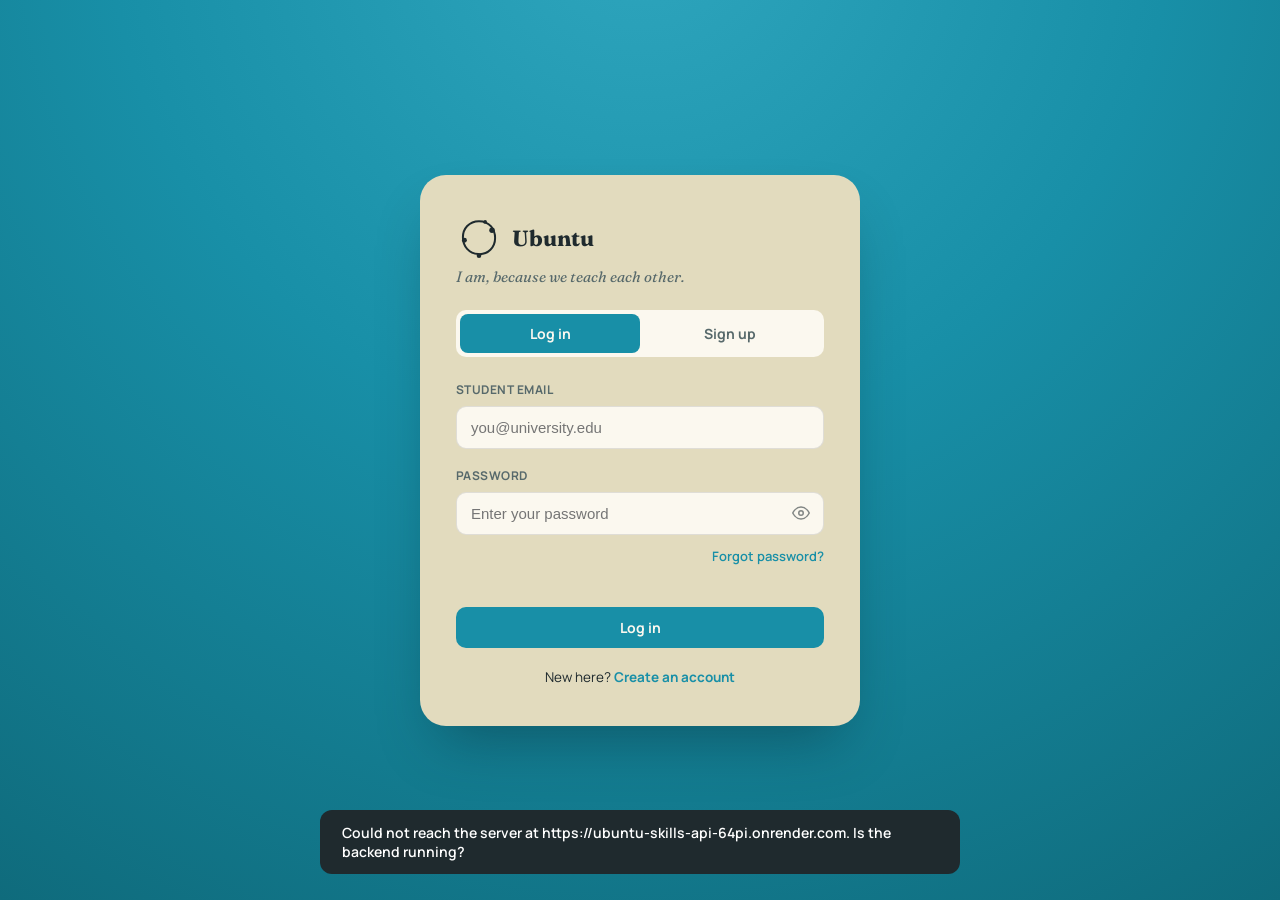
==== Frontend/index.html @ 8f8c4c54 "Removed message notifications and fake badge, persist active tab, add skeleton loading, password vis" ====
<!DOCTYPE html>
<html lang="en">
<head>
<meta charset="UTF-8">
<meta name="viewport" content="width=device-width, initial-scale=1.0">
<title>Ubuntu · Learn from each other</title>
<link rel="preconnect" href="https://fonts.googleapis.com">
<link rel="preconnect" href="https://fonts.gstatic.com" crossorigin>
<link href="https://fonts.googleapis.com/css2?family=Fraunces:ital,opsz,wght@0,9..144,500;0,9..144,600;0,9..144,700;1,9..144,500&family=Manrope:wght@400;500;600;700;800&display=swap" rel="stylesheet">
<link rel="stylesheet" href="styles.css">
</head>
<body>

<!-- ============ LOGO (reused everywhere) ============ -->
<template id="logo-tpl">
  <svg viewBox="0 0 60 60" class="mark-svg" aria-hidden="true">
    <path d="M30 8 C 44 8 51 19 51 30 C 51 42 42 52 29 51 C 17 50 9 41 9 29 C 9 18 17 8 30 8 Z"
          fill="none" stroke="currentColor" stroke-width="2.6" stroke-linecap="round"/>
    <circle cx="47" cy="20" r="3.6" fill="currentColor"/>
    <circle cx="11" cy="33" r="3.2" fill="currentColor"/>
    <circle cx="30" cy="53" r="3" fill="currentColor"/>
    <circle cx="38" cy="9" r="2.4" fill="currentColor"/>
  </svg>
</template>

<!-- ============ AUTH SCREEN ============ -->
<main id="auth-screen">
  <div class="auth-card">
    <div class="brand-row">
      <span class="mark mark-lg" id="auth-logo"></span>
      <span class="brand-name">Ubuntu</span>
    </div>
    <p class="tagline">I am, because we teach each other.</p>

    <div class="auth-tabs" role="tablist">
      <button class="auth-tab active" data-tab="login" role="tab">Log in</button>
      <button class="auth-tab" data-tab="signup" role="tab">Sign up</button>
    </div>

    <!-- LOGIN FORM -->
    <form class="auth-form active" id="login-form" data-panel="login">
      <label for="login-email">Student email</label>
      <input type="email" id="login-email" placeholder="you@university.edu" required>

      <label for="login-password">Password</label>
      <div class="password-field">
        <input type="password" id="login-password" placeholder="Enter your password" required>
        <button type="button" class="password-toggle" data-toggle-password="login-password"><i data-icon="eye"></i></button>
      </div>

      <a href="#" class="forgot">Forgot password?</a>
      <button type="submit" class="btn btn-primary btn-block">Log in</button>
    </form>

    <!-- SIGNUP FORM -->
    <form class="auth-form" id="signup-form" data-panel="signup">
      <label for="signup-name">Full name</label>
      <input type="text" id="signup-name" placeholder="Amara Diallo" required>

      <label>How should we verify you're a student?</label>
      <div class="verify-toggle">
        <button type="button" class="verify-opt active" data-verify="email">
          <i data-icon="mail"></i> Student email
        </button>
        <button type="button" class="verify-opt" data-verify="document">
          <i data-icon="file"></i> Upload document
        </button>
      </div>

      <div class="verify-panel active" data-verify-panel="email">
        <label for="signup-email">Student email</label>
        <input type="email" id="signup-email" placeholder="you@university.edu">
        <p class="hint">We'll send a confirmation link to this address — instant, automatic, no waiting on a reviewer.</p>
      </div>

      <div class="verify-panel" data-verify-panel="document">
        <label for="signup-doc">Enrollment proof (ID card, transcript, or acceptance letter)</label>
        <div class="upload-drop" id="upload-drop">
          <i data-icon="upload"></i>
          <span id="upload-label">Click to upload, or drag a file here</span>
          <input type="file" id="signup-doc" accept="image/*,.pdf" hidden>
        </div>
        <p class="hint">Reviewed by hand within 24–48 hours. Use this if your school doesn't issue student emails.</p>
      </div>

      <label for="signup-degree">Degree</label>
      <select id="signup-degree"></select>

      <label for="signup-class-year">Class year</label>
      <input type="number" id="signup-class-year" placeholder="2027" min="2020" max="2035">

      <label for="signup-password">Password</label>
      <div class="password-field">
        <input type="password" id="signup-password" placeholder="Create a password" required>
        <button type="button" class="password-toggle" data-toggle-password="signup-password"><i data-icon="eye"></i></button>
      </div>

      <button type="submit" class="btn btn-primary btn-block">Create account</button>
    </form>

    <p class="switch-note">
      <span data-show-when="login">New here? <a href="#" data-goto="signup">Create an account</a></span>
      <span data-show-when="signup" class="hidden">Already a member? <a href="#" data-goto="login">Log in</a></span>
    </p>
  </div>
</main>

<!-- ============ APP SHELL ============ -->
<div id="app-shell" class="hidden">

  <aside class="sidebar">
    <div class="sidebar-top">
      <span class="mark mark-sm"></span>
    </div>
    <nav class="sidebar-nav">
      <button class="nav-btn active" data-view="profile" title="Profile"><i data-icon="user"></i><span>Profile</span></button>
      <button class="nav-btn" data-view="search" title="Search"><i data-icon="search"></i><span>Search</span></button>
      <button class="nav-btn" data-view="messages" title="Messages"><i data-icon="message"></i><span>Messages</span></button>
      <button class="nav-btn" data-view="sessions" title="Sessions"><i data-icon="calendar"></i><span>Sessions</span></button>
      <button class="nav-btn" data-view="notifications" title="Notifications"><i data-icon="bell"></i><span>Notifications</span><span class="dot-badge" id="notif-badge">3</span></button>
      <button class="nav-btn" data-view="community" title="Community"><i data-icon="users"></i><span>Community</span></button>
    </nav>
    <button class="nav-btn nav-logout" id="logout-btn" title="Log out"><i data-icon="logout"></i><span>Log out</span></button>
  </aside>

  <div class="account-indicator" id="account-indicator">
    <div class="avatar avatar-sm skeleton-circle" id="account-indicator-avatar"></div>
    <span class="skeleton-text" id="account-indicator-name" style="width:90px;">&nbsp;</span>
  </div>

  <main class="content">

    <!-- ---------- PROFILE ---------- -->
    <section class="view active" id="view-profile">
      <div class="profile-header card">
        <div class="avatar-upload">
          <div class="avatar avatar-xl skeleton-circle" id="profile-avatar"></div>
          <label class="avatar-edit" for="avatar-input"><i data-icon="camera"></i></label>
          <input type="file" id="avatar-input" accept="image/*" hidden>
        </div>
        <div class="profile-header-info">
          <h1 class="skeleton-text" style="width:180px;">&nbsp;</h1>
          <p class="muted skeleton-text" style="width:220px;">&nbsp;</p>
          <div class="credits-row">
            <span class="stars" data-rating="0"></span>
            <span class="credits-label skeleton-text" style="width:160px;">&nbsp;</span>
          </div>
        </div>
        <button class="btn btn-secondary" id="profile-message-btn"><i data-icon="message"></i> Message</button>
      </div>

      <div class="grid-2">
        <div class="card">
          <div class="card-head">
            <h3>Skills I can teach</h3>
          </div>
          <div class="chip-input" data-chip-group="teach">
            <span class="chip chip-teal">Python <button data-remove>×</button></span>
            <span class="chip chip-teal">Guitar basics <button data-remove>×</button></span>
            <span class="chip chip-teal">Calculus I <button data-remove>×</button></span>
            <input type="text" placeholder="Add a skill and press Enter">
          </div>
        </div>

        <div class="card">
          <div class="card-head">
            <h3>Skills I want to learn</h3>
          </div>
          <div class="chip-input" data-chip-group="learn">
            <span class="chip chip-steel">French conversation <button data-remove>×</button></span>
            <span class="chip chip-steel">Watercolor painting <button data-remove>×</button></span>
            <input type="text" placeholder="Add a skill and press Enter">
          </div>
        </div>
      </div>

      <div class="card">
        <div class="card-head">
          <h3>Reviews</h3>
          <span class="muted">38 total</span>
        </div>
        <div class="reviews-list" id="reviews-list"></div>
      </div>
    </section>

    <!-- ---------- SEARCH ---------- -->
    <section class="view" id="view-search">
      <h1 class="view-title">Find a skill, or someone to teach it to</h1>
      <div class="search-bar">
        <i data-icon="search"></i>
        <input type="text" id="search-input" placeholder="Search skills or people…">
      </div>
      <div class="filter-row" id="filter-row">
        <button class="filter-chip active" data-filter="all">All</button>
        <button class="filter-chip" data-filter="teach">Can teach me</button>
        <button class="filter-chip" data-filter="learn">Wants to learn</button>
        <button class="filter-chip" data-filter="top">Top rated</button>
      </div>
      <div class="results-grid" id="results-grid"></div>
    </section>

    <!-- ---------- MESSAGES ---------- -->
    <section class="view" id="view-messages">
      <div class="messages-layout">
        <div class="conv-list">
          <div class="conv-list-head">
            <h3>Messages</h3>
            <button class="btn-icon" id="new-group-btn" title="New group chat"><i data-icon="user-plus"></i></button>
          </div>
          <div id="conv-items"></div>
        </div>
        <div class="chat-window">
          <div class="chat-header" id="chat-header"></div>
          <div class="chat-body" id="chat-body"></div>
          <form class="chat-input-row" id="chat-form">
            <input type="text" id="chat-input" placeholder="Write a message…">
            <button type="submit" class="btn btn-primary btn-small">Send</button>
          </form>
        </div>
      </div>
    </section>

    <!-- ---------- SESSIONS ---------- -->
    <section class="view" id="view-sessions">
      <h1 class="view-title">Your sessions</h1>
      <div class="filter-row">
        <button class="filter-chip active" data-session-tab="upcoming">Upcoming</button>
        <button class="filter-chip" data-session-tab="pending">Pending approval</button>
        <button class="filter-chip" data-session-tab="completed">Completed</button>
        <button class="filter-chip" data-session-tab="declined">Declined</button>
      </div>
      <div class="sessions-list" id="sessions-list"></div>
    </section>

    <!-- ---------- NOTIFICATIONS ---------- -->
    <section class="view" id="view-notifications">
      <div class="view-title-row">
        <h1 class="view-title">Notifications</h1>
        <button class="btn-link" id="mark-all-read">Mark all as read</button>
      </div>
      <div class="notif-list" id="notif-list"></div>
    </section>

    <!-- ---------- COMMUNITY ---------- -->
    <section class="view" id="view-community">
      <div class="view-title-row">
        <h1 class="view-title">Group sessions</h1>
        <button class="btn btn-primary" id="create-group-session-btn"><i data-icon="plus"></i> Host a group session</button>
      </div>
      <p class="muted community-sub">Open teaching sessions hosted by students — up to 5 people per group.</p>
      <div class="community-grid" id="community-grid"></div>
    </section>

  </main>
</div>

<!-- ============ MODALS ============ -->
<div class="modal-overlay" id="review-modal">
  <div class="modal">
    <button class="modal-close" data-close-modal>×</button>
    <h2>Leave a review</h2>
    <p class="muted" id="review-modal-sub">How was your session with Kwame?</p>
    <div class="star-picker" id="star-picker">
      <button data-star="1">★</button><button data-star="2">★</button><button data-star="3">★</button><button data-star="4">★</button><button data-star="5">★</button>
    </div>
    <textarea id="review-text" placeholder="Share how the session went…" rows="4"></textarea>
    <button class="btn btn-primary btn-block" id="submit-review-btn">Submit review &amp; award credits</button>
  </div>
</div>

<div class="modal-overlay" id="group-session-modal">
  <div class="modal">
    <button class="modal-close" data-close-modal>×</button>
    <h2>Host a group session</h2>
    <label for="gs-topic">Topic</label>
    <input type="text" id="gs-topic" placeholder="e.g. Intro to Watercolor">
    <label for="gs-category">Category</label>
    <select id="gs-category"></select>
    <label for="gs-time">Time slot</label>
    <input type="datetime-local" id="gs-time">
    <p class="hint">Max 5 people. You'll be added as the teacher automatically, and a group chat is created when someone joins.</p>
    <button class="btn btn-primary btn-block" id="publish-group-session">Publish session</button>
  </div>
</div>

<div class="modal-overlay" id="schedule-modal">
  <div class="modal">
    <button class="modal-close" data-close-modal>×</button>
    <h2 id="schedule-modal-title">Request a session</h2>
    <p class="muted" id="schedule-modal-sub"></p>
    <label for="schedule-time">Date &amp; time</label>
    <input type="datetime-local" id="schedule-time">
    <p class="hint">The other person can approve this time, or propose a different one if it doesn't work for them.</p>
    <button class="btn btn-primary btn-block" id="schedule-confirm-btn">Send request</button>
  </div>
</div>

<div class="modal-overlay" id="category-pick-modal">
  <div class="modal">
    <button class="modal-close" data-close-modal>×</button>
    <h2>Which category is this?</h2>
    <p class="muted" id="category-pick-sub"></p>
    <label for="category-pick-select">Category</label>
    <select id="category-pick-select"></select>
    <button class="btn btn-primary btn-block" id="category-pick-confirm-btn">Add skill</button>
  </div>
</div>

<div class="modal-overlay" id="other-profile-modal">
  <div class="modal">
    <button class="modal-close" data-close-modal>×</button>
    <div class="avatar avatar-lg" id="op-avatar"></div>
    <h2 id="op-name"></h2>
    <p class="muted" id="op-degree"></p>
    <p id="op-bio"></p>
    <div id="op-teach-chips" class="chip-row"></div>
    <div id="op-learn-chips" class="chip-row"></div>
    <div style="display:flex; gap:10px; margin-top:16px;">
      <button class="btn btn-secondary" id="op-message-btn">Message</button>
      <button class="btn btn-primary" id="op-request-btn">Request session</button>
    </div>
  </div>
</div>

<div class="modal-overlay" id="new-group-modal">
  <div class="modal">
    <button class="modal-close" data-close-modal>×</button>
    <h2>Start a group chat</h2>
    <p class="muted">Pick two or more people you've already messaged.</p>
    <div id="new-group-people" style="max-height:260px; overflow-y:auto; margin-top:12px;"></div>
    <button class="btn btn-primary btn-block" id="new-group-confirm-btn">Start group chat</button>
  </div>
</div>

<div class="toast" id="toast"></div>

<script src="app.js"></script>
</body>
</html>
---- Frontend/styles.css ----
:root{
  --sand:#E2DBBE;
  --custard:#D5D6AA;
  --teal:#9DBBAE;
  --steel:#769FB6;
  --cyan:#188FA7;
  --cyan-dark:#12718A;
  --ink:#1F2A2E;
  --ink-soft:#57696B;
  --paper:#FBF8EF;
  --line: rgba(31,42,46,0.13);
  --radius: 14px;
}

*{ box-sizing:border-box; }
html,body{ height:100%; }
body{
  margin:0;
  font-family:'Manrope', sans-serif;
  color: var(--ink);
  background: var(--sand);
}
h1,h2,h3{ font-family:'Fraunces', serif; font-weight:600; margin:0; }
.muted{ color: var(--ink-soft); font-weight:500; }
.hidden{ display:none !important; }
a{ color: var(--cyan); }
button{ font-family:inherit; }

/* ---------- logo / mark ---------- */
.mark{ color: var(--ink); display:inline-flex; }
.mark-lg{ width:46px; height:46px; }
.mark-sm{ width:30px; height:30px; }
.mark-svg{ width:100%; height:100%; }

/* icon system (inline svg injected via JS) */
i[data-icon]{ display:inline-flex; width:18px; height:18px; }
i[data-icon] svg{ width:100%; height:100%; }

/* ---------- buttons ---------- */
.btn{
  border:none; border-radius:10px; padding:11px 18px; font-weight:700; font-size:14px;
  cursor:pointer; display:inline-flex; align-items:center; justify-content:center; gap:8px;
  transition: background .15s ease, transform .1s ease, opacity .15s ease;
}
.btn-primary{ background: var(--cyan); color:var(--paper); }
.btn-primary:hover{ background: var(--cyan-dark); }
.btn-secondary{ background: var(--paper); border:1.5px solid var(--line); color:var(--ink); }
.btn-secondary:hover{ background: var(--custard); }
.btn-block{ width:100%; }
.btn-small{ padding:9px 16px; }
.btn:active{ transform: scale(0.98); }
.btn-link{ background:none; border:none; color:var(--cyan); font-weight:700; cursor:pointer; }
.btn-icon{ background: var(--paper); border:1.5px solid var(--line); border-radius:9px; width:36px; height:36px; display:flex; align-items:center; justify-content:center; cursor:pointer; color:var(--ink); }
.btn-icon:hover{ background:var(--custard); }

/* ============================================================
   AUTH SCREEN
   ============================================================ */
#auth-screen{
  min-height:100vh; display:flex; align-items:center; justify-content:center; padding:32px 20px;
  background: radial-gradient(circle at 50% -10%, #2FA6BE 0%, var(--cyan) 45%, #0F6B7C 100%);
}
.auth-card{
  width:100%; max-width:440px; background: var(--sand); border-radius:26px; padding:40px 36px;
  box-shadow: 0 30px 60px -20px rgba(6,40,48,0.45);
}
.brand-row{ display:flex; align-items:center; gap:10px; }
.brand-name{ font-family:'Fraunces', serif; font-weight:700; font-size:22px; }
.tagline{ font-family:'Fraunces', serif; font-style:italic; color:var(--ink-soft); margin:6px 0 24px; font-size:15px; }

.auth-tabs{ display:flex; background:var(--paper); border-radius:10px; padding:4px; margin-bottom:22px; }
.auth-tab{ flex:1; border:none; background:none; padding:10px; font-weight:700; font-size:14px; color:var(--ink-soft); border-radius:8px; cursor:pointer; }
.auth-tab.active{ background:var(--cyan); color:var(--paper); }

.auth-form{ display:none; flex-direction:column; gap:6px; }
.auth-form.active{ display:flex; }
.auth-form label{ font-size:12px; font-weight:700; text-transform:uppercase; letter-spacing:.04em; color:var(--ink-soft); margin:12px 0 2px; }
.auth-form label:first-of-type{ margin-top:2px; }
.auth-form input[type="text"], .auth-form input[type="email"], .auth-form input[type="password"]{
  width:100%; padding:12px 14px; border-radius:10px; border:1.5px solid var(--line); background:var(--paper);
  font-size:15px; color:var(--ink); outline:none; transition:border-color .15s ease, box-shadow .15s ease;
}
.auth-form input:focus{ border-color:var(--steel); box-shadow:0 0 0 4px rgba(118,159,182,0.25); }
.forgot{ align-self:flex-end; font-size:13px; font-weight:600; text-decoration:none; margin:6px 0 18px; }
.forgot:hover{ text-decoration:underline; }
.auth-form .btn{ margin-top:18px; }
.hint{ font-size:12.5px; color:var(--ink-soft); margin:6px 0 0; line-height:1.5; }
.switch-note{ text-align:center; font-size:13.5px; margin:20px 0 0; }
.switch-note a{ font-weight:700; text-decoration:none; }

.verify-toggle{ display:flex; gap:8px; margin-top:8px; }
.verify-opt{
  flex:1; padding:10px; border-radius:10px; border:1.5px solid var(--line); background:var(--paper);
  font-weight:600; font-size:13px; color:var(--ink-soft); cursor:pointer; display:flex; align-items:center; justify-content:center; gap:6px;
}
.verify-opt.active{ background:var(--teal); border-color:var(--teal); color:var(--ink); }
.verify-panel{ display:none; }
.verify-panel.active{ display:block; }

.upload-drop{
  border:2px dashed var(--line); border-radius:12px; padding:22px; text-align:center; cursor:pointer;
  color:var(--ink-soft); font-size:13.5px; font-weight:600; display:flex; flex-direction:column; align-items:center; gap:8px;
}
.upload-drop:hover{ border-color:var(--steel); background:var(--paper); }
.upload-drop.has-file{ border-color:var(--teal); color:var(--ink); }

/* ============================================================
   APP SHELL
   ============================================================ */
#app-shell{ display:flex; min-height:100vh; }

.sidebar{
  width:96px; background:var(--ink); display:flex; flex-direction:column; align-items:center;
  padding:20px 0; gap:8px; flex-shrink:0;
}
.sidebar-top{ color:var(--sand); margin-bottom:18px; }
.sidebar-nav{ display:flex; flex-direction:column; gap:4px; width:100%; align-items:center; flex:1; }
.nav-btn{
  width:76px; background:none; border:none; color:#B9C2C3; padding:10px 4px; border-radius:12px;
  display:flex; flex-direction:column; align-items:center; gap:5px; cursor:pointer; position:relative;
  font-size:11px; font-weight:600;
}
.nav-btn i[data-icon]{ width:20px; height:20px; }
.nav-btn:hover{ background: rgba(255,255,255,0.06); color:#fff; }
.nav-btn.active{ background: var(--cyan); color:#fff; }
.dot-badge{
  position:absolute; top:2px; right:14px; background:var(--custard); color:var(--ink); font-size:10px;
  font-weight:800; border-radius:20px; padding:1px 5px; min-width:16px;
}
.nav-logout{ margin-top:auto; }

.content{ flex:1; padding:32px 40px; max-width:1100px; }
.view{ display:none; }
.view.active{ display:block; }
.view-title{ font-size:26px; margin-bottom:18px; }
.view-title-row{ display:flex; align-items:center; justify-content:space-between; margin-bottom:6px; }
.view-title-row .view-title{ margin-bottom:0; }
.community-sub{ margin-bottom:20px; }

/* ---------- shared card ---------- */
.card{ background:var(--paper); border-radius:var(--radius); padding:22px 24px; margin-bottom:20px; border:1px solid var(--line); }
.card-head{ display:flex; align-items:center; justify-content:space-between; margin-bottom:14px; }
.grid-2{ display:grid; grid-template-columns:1fr 1fr; gap:20px; }

/* ---------- avatars ---------- */
.avatar{
  border-radius:50%; background:var(--steel); color:#fff; display:flex; align-items:center; justify-content:center;
  font-weight:700; flex-shrink:0; overflow:hidden;
}
.avatar img{ width:100%; height:100%; object-fit:cover; }
.avatar-sm{ width:36px; height:36px; font-size:13px; }
.avatar-md{ width:48px; height:48px; font-size:15px; }
.avatar-lg{ width:64px; height:64px; font-size:22px; margin-bottom:10px; }
.chip-row{ display:flex; flex-wrap:wrap; gap:6px; margin-top:8px; }
.skeleton-text{ display:inline-block; height:1em; border-radius:6px; background:linear-gradient(90deg, var(--line) 25%, var(--paper) 50%, var(--line) 75%); background-size:200% 100%; animation:skeleton-shimmer 1.4s ease-in-out infinite; color:transparent !important; }
.skeleton-circle{ background:linear-gradient(90deg, var(--line) 25%, var(--paper) 50%, var(--line) 75%); background-size:200% 100%; animation:skeleton-shimmer 1.4s ease-in-out infinite; }
@keyframes skeleton-shimmer{ 0%{ background-position:200% 0; } 100%{ background-position:-200% 0; } }
.password-field{ position:relative; }
.password-field input{ width:100%; padding-right:42px; }
.password-toggle{ position:absolute; right:10px; top:50%; transform:translateY(-50%); border:none; background:none; cursor:pointer; color:var(--ink); opacity:.55; padding:4px; display:flex; }
.password-toggle:hover{ opacity:1; }
.password-toggle svg{ width:18px; height:18px; }
.account-indicator{ position:fixed; top:18px; right:24px; display:flex; align-items:center; gap:10px; background:var(--paper); border:1.5px solid var(--line); border-radius:24px; padding:6px 14px 6px 6px; z-index:50; font-weight:700; font-size:14px; }
.avatar-xl{ width:88px; height:88px; font-size:28px; }

/* ---------- profile ---------- */
.profile-header{ display:flex; align-items:center; gap:22px; }
.avatar-upload{ position:relative; }
.avatar-edit{
  position:absolute; bottom:-2px; right:-2px; width:30px; height:30px; border-radius:50%; background:var(--cyan);
  color:#fff; display:flex; align-items:center; justify-content:center; cursor:pointer; border:3px solid var(--paper);
}
.avatar-edit i[data-icon]{ width:14px; height:14px; }
.profile-header-info{ flex:1; }
.profile-header-info h1{ font-size:24px; }
.credits-row{ display:flex; align-items:center; gap:10px; margin-top:8px; }
.credits-label{ font-weight:700; font-size:14px; }
.stars{ color:var(--custard); font-size:16px; letter-spacing:2px; }
.stars::before{ content:'★★★★★'; background: linear-gradient(90deg, var(--cyan) var(--pct,90%), var(--line) var(--pct,90%)); -webkit-background-clip:text; background-clip:text; color:transparent; }

.chip-input{ display:flex; flex-wrap:wrap; gap:8px; align-items:center; }
.chip-input input{ border:none; outline:none; background:none; font-size:14px; padding:6px 4px; flex:1; min-width:140px; font-family:inherit; }
.chip{ display:inline-flex; align-items:center; gap:6px; padding:6px 12px; border-radius:20px; font-size:13px; font-weight:700; }
.chip button{ border:none; background:none; cursor:pointer; font-weight:800; color:inherit; opacity:.6; font-size:14px; line-height:1; }
.chip button:hover{ opacity:1; }
.chip-teal{ background: var(--teal); color:#0F3A30; }
.chip-steel{ background: var(--steel); color:#0B2C3C; }

.reviews-list{ display:flex; flex-direction:column; gap:16px; }
.review-item{ display:flex; gap:12px; border-top:1px solid var(--line); padding-top:16px; }
.review-item:first-child{ border-top:none; padding-top:0; }
.review-body{ flex:1; }
.review-top{ display:flex; align-items:center; justify-content:space-between; }
.review-name{ font-weight:700; font-size:14px; }
.review-stars{ color:var(--cyan); font-size:13px; letter-spacing:1px; }
.review-text{ font-size:14px; margin-top:4px; color:var(--ink); }
.review-date{ font-size:12px; color:var(--ink-soft); }

/* ---------- search ---------- */
.search-bar{
  display:flex; align-items:center; gap:10px; background:var(--paper); border:1.5px solid var(--line);
  border-radius:12px; padding:12px 16px; margin-bottom:14px; color:var(--ink-soft);
}
.search-bar input{ border:none; outline:none; background:none; font-size:15px; width:100%; font-family:inherit; color:var(--ink); }
.filter-row{ display:flex; gap:8px; margin-bottom:20px; flex-wrap:wrap; }
.filter-chip{
  padding:8px 16px; border-radius:20px; border:1.5px solid var(--line); background:var(--paper); color:var(--ink-soft);
  font-weight:700; font-size:13px; cursor:pointer;
}
.filter-chip.active{ background:var(--ink); border-color:var(--ink); color:#fff; }
.results-grid{ display:grid; grid-template-columns:repeat(auto-fill, minmax(240px,1fr)); gap:16px; }
.result-card{ background:var(--paper); border:1px solid var(--line); border-radius:var(--radius); padding:18px; }
.result-top{ display:flex; gap:12px; align-items:center; }
.result-name{ font-weight:700; font-size:15px; }
.result-meta{ font-size:12.5px; color:var(--ink-soft); }
.result-tags{ display:flex; flex-wrap:wrap; gap:6px; margin:12px 0; }
.tag{ font-size:11.5px; font-weight:700; padding:4px 9px; border-radius:20px; background:var(--custard); color:#3B3B12; }
.result-actions{ display:flex; gap:8px; margin-top:6px; }
.result-actions .btn{ flex:1; padding:8px; font-size:13px; }

/* ---------- messages ---------- */
.messages-layout{ display:flex; background:var(--paper); border:1px solid var(--line); border-radius:var(--radius); height:calc(100vh - 130px); overflow:hidden; }
.conv-list{ width:280px; border-right:1px solid var(--line); display:flex; flex-direction:column; flex-shrink:0; }
.conv-list-head{ display:flex; align-items:center; justify-content:space-between; padding:16px 18px; border-bottom:1px solid var(--line); }
.conv-item{ display:flex; gap:10px; padding:14px 18px; cursor:pointer; border-bottom:1px solid var(--line); align-items:center; }
.conv-item:hover, .conv-item.active{ background: var(--sand); }
.conv-info{ flex:1; min-width:0; }
.conv-name{ font-weight:700; font-size:14px; }
.conv-preview{ font-size:12.5px; color:var(--ink-soft); white-space:nowrap; overflow:hidden; text-overflow:ellipsis; }
.conv-badge{ background:var(--cyan); color:#fff; font-size:10px; font-weight:800; border-radius:20px; padding:2px 6px; }
.group-icon-badge{ background:var(--teal); color:#0F3A30; font-size:9px; font-weight:800; border-radius:6px; padding:1px 5px; margin-left:6px; }

.chat-window{ flex:1; display:flex; flex-direction:column; min-width:0; }
.chat-header{ padding:16px 20px; border-bottom:1px solid var(--line); display:flex; align-items:center; gap:12px; font-weight:700; }
.chat-body{ flex:1; padding:20px; overflow-y:auto; display:flex; flex-direction:column; gap:12px; }
.msg-bubble{ max-width:60%; padding:10px 14px; border-radius:14px; font-size:14px; line-height:1.4; }
.msg-them{ background:var(--sand); align-self:flex-start; border-bottom-left-radius:4px; }
.msg-me{ background:var(--cyan); color:#fff; align-self:flex-end; border-bottom-right-radius:4px; }
.chat-input-row{ display:flex; gap:10px; padding:16px 20px; border-top:1px solid var(--line); }
.chat-input-row input{ flex:1; border:1.5px solid var(--line); border-radius:10px; padding:10px 14px; outline:none; font-family:inherit; font-size:14px; }
.chat-input-row input:focus{ border-color:var(--steel); }

/* ---------- sessions ---------- */
.sessions-list{ display:flex; flex-direction:column; gap:14px; }
.session-card{ background:var(--paper); border:1px solid var(--line); border-radius:var(--radius); padding:18px 22px; display:flex; align-items:center; gap:18px; }
.session-info{ flex:1; }
.session-skill{ font-weight:700; font-size:15px; }
.session-meta{ font-size:13px; color:var(--ink-soft); margin-top:3px; }
.status-badge{ font-size:11.5px; font-weight:800; padding:5px 11px; border-radius:20px; text-transform:uppercase; letter-spacing:.03em; }
.status-approved{ background:var(--teal); color:#0F3A30; }
.status-pending{ background:var(--custard); color:#4A4210; }
.status-completed{ background:var(--steel); color:#0B2C3C; }
.status-declined{ background:#EBD7D2; color:#7A2E1E; }
.session-actions{ display:flex; gap:8px; }
.session-actions .btn{ padding:8px 14px; font-size:13px; }

/* ---------- notifications ---------- */
.notif-list{ display:flex; flex-direction:column; gap:2px; }
.notif-item{ display:flex; gap:14px; align-items:flex-start; padding:16px 4px; border-bottom:1px solid var(--line); }
.notif-item.unread{ background: rgba(24,143,167,0.05); border-radius:10px; padding:16px; }
.notif-icon{ width:38px; height:38px; border-radius:50%; background:var(--sand); display:flex; align-items:center; justify-content:center; flex-shrink:0; }
.notif-body{ flex:1; }
.notif-text{ font-size:14.5px; }
.notif-time{ font-size:12px; color:var(--ink-soft); margin-top:2px; }
.notif-actions{ display:flex; gap:8px; margin-top:10px; }
.notif-actions .btn{ padding:7px 14px; font-size:12.5px; }

/* ---------- community ---------- */
.community-grid{ display:grid; grid-template-columns:repeat(auto-fill, minmax(260px,1fr)); gap:18px; }
.gs-card{ background:var(--paper); border:1px solid var(--line); border-radius:var(--radius); padding:20px; }
.gs-top{ display:flex; justify-content:space-between; align-items:flex-start; }
.gs-topic{ font-family:'Fraunces', serif; font-weight:600; font-size:17px; }
.gs-teacher{ font-size:13px; color:var(--ink-soft); margin-top:4px; }
.gs-time{ font-size:13px; margin-top:10px; display:flex; align-items:center; gap:6px; color:var(--ink); font-weight:600; }
.gs-seats{ font-size:12.5px; color:var(--ink-soft); margin-top:8px; }
.seats-bar{ height:6px; background:var(--sand); border-radius:6px; margin-top:6px; overflow:hidden; }
.seats-fill{ height:100%; background:var(--cyan); }
.gs-actions{ display:flex; gap:8px; margin-top:14px; }
.gs-actions .btn{ flex:1; padding:9px; font-size:13px; }
.gs-chat-icon{ width:38px; height:38px; flex:0 0 38px; padding:0; }

/* ---------- modals ---------- */
.modal-overlay{
  display:none; position:fixed; inset:0; background:rgba(15,25,28,0.55); align-items:center; justify-content:center; z-index:100; padding:20px;
}
.modal-overlay.active{ display:flex; }
.modal{ background:var(--sand); border-radius:20px; padding:28px 28px 26px; width:100%; max-width:420px; position:relative; }
.modal-close{ position:absolute; top:14px; right:16px; border:none; background:none; font-size:22px; cursor:pointer; color:var(--ink-soft); }
.modal h2{ font-size:20px; margin-bottom:6px; }
.modal label{ font-size:12px; font-weight:700; text-transform:uppercase; letter-spacing:.04em; color:var(--ink-soft); display:block; margin:14px 0 5px; }
.modal input, .modal textarea{ width:100%; padding:11px 13px; border-radius:10px; border:1.5px solid var(--line); background:var(--paper); font-family:inherit; font-size:14px; outline:none; resize:vertical; }
.modal input:focus, .modal textarea:focus{ border-color:var(--steel); }
.modal .btn{ margin-top:18px; }
.star-picker{ display:flex; gap:6px; font-size:30px; margin:10px 0 4px; }
.star-picker button{ background:none; border:none; cursor:pointer; color:var(--line); }
.star-picker button.selected{ color:var(--cyan); }

/* ---------- toast ---------- */
.toast{
  position:fixed; bottom:26px; left:50%; transform:translateX(-50%) translateY(20px); background:var(--ink); color:#fff;
  padding:13px 22px; border-radius:12px; font-size:14px; font-weight:600; opacity:0; pointer-events:none; transition:all .25s ease; z-index:200;
}
.toast.show{ opacity:1; transform:translateX(-50%) translateY(0); }

/* ---------- responsive ---------- */
@media (max-width:820px){
  .sidebar{ width:100%; height:64px; flex-direction:row; position:fixed; bottom:0; left:0; z-index:50; padding:0 6px; }
  .sidebar-top, .nav-logout{ display:none; }
  .sidebar-nav{ flex-direction:row; justify-content:space-around; }
  .nav-btn{ width:auto; font-size:9px; }
  #app-shell{ flex-direction:column; }
  .content{ padding:20px; padding-bottom:80px; }
  .grid-2{ grid-template-columns:1fr; }
  .messages-layout{ flex-direction:column; height:auto; }
  .conv-list{ width:100%; max-height:220px; border-right:none; border-bottom:1px solid var(--line); }
  .profile-header{ flex-direction:column; text-align:center; }
}
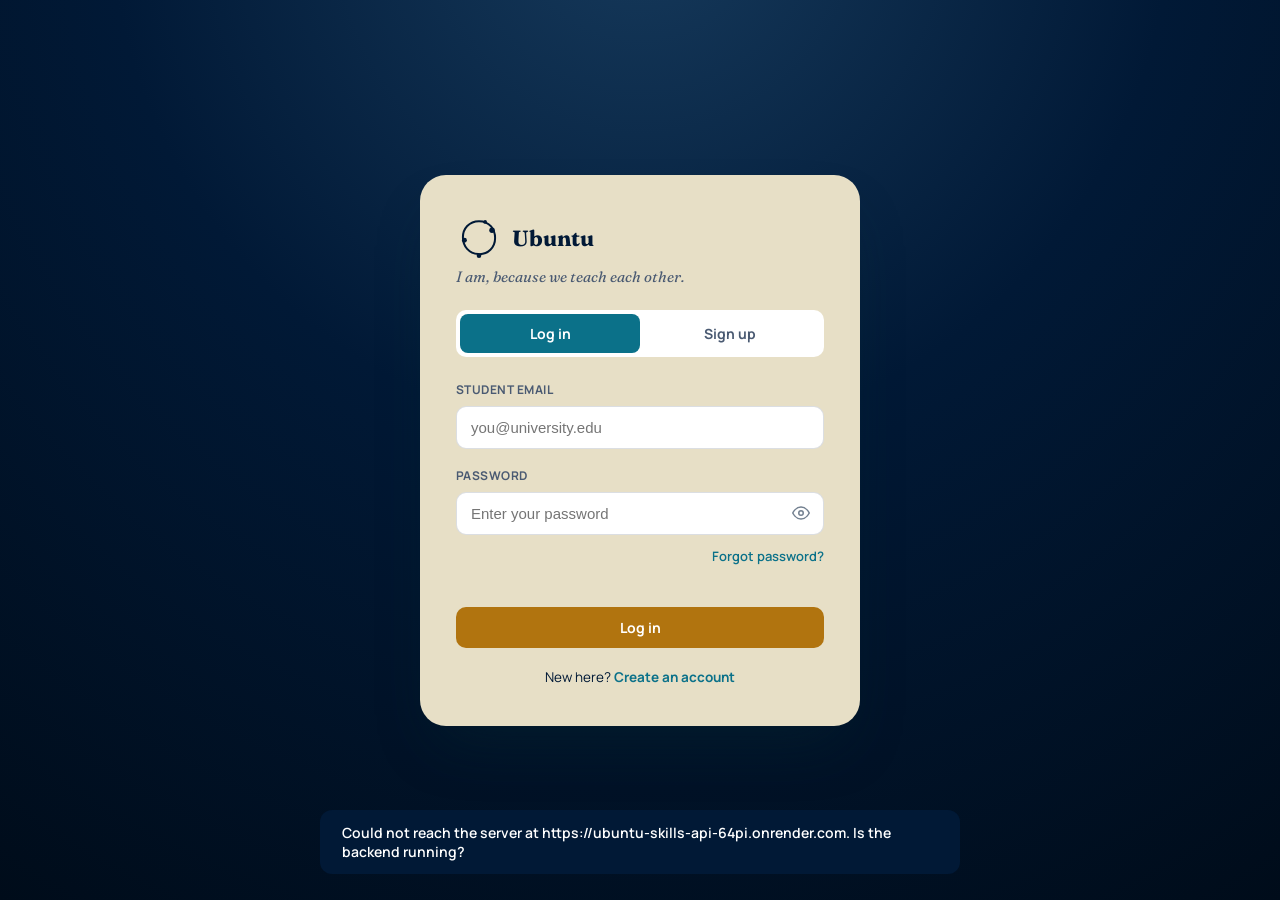
==== commit b76c6eef: "Applied new brand color palette and add cancelled sessions tab" ====
--- a/Frontend/index.html
+++ b/Frontend/index.html
@@ -194,7 +194,6 @@
         <button class="filter-chip active" data-filter="all">All</button>
         <button class="filter-chip" data-filter="teach">Can teach me</button>
         <button class="filter-chip" data-filter="learn">Wants to learn</button>
-        <button class="filter-chip" data-filter="top">Top rated</button>
       </div>
       <div class="results-grid" id="results-grid"></div>
     </section>
@@ -216,6 +215,10 @@
             <input type="text" id="chat-input" placeholder="Write a message…">
             <button type="submit" class="btn btn-primary btn-small">Send</button>
           </form>
+        </div>
+        <div class="msg-profile-panel" id="msg-profile-panel">
+          <button class="btn-icon" id="msg-profile-panel-close" style="align-self:flex-end;">×</button>
+          <div id="msg-profile-panel-body"></div>
         </div>
       </div>
     </section>
@@ -228,6 +231,7 @@
         <button class="filter-chip" data-session-tab="pending">Pending approval</button>
         <button class="filter-chip" data-session-tab="completed">Completed</button>
         <button class="filter-chip" data-session-tab="declined">Declined</button>
+        <button class="filter-chip" data-session-tab="cancelled">Cancelled</button>
       </div>
       <div class="sessions-list" id="sessions-list"></div>
     </section>
@@ -237,6 +241,11 @@
       <div class="view-title-row">
         <h1 class="view-title">Notifications</h1>
         <button class="btn-link" id="mark-all-read">Mark all as read</button>
+      </div>
+      <div class="notif-bulk-actions" id="notif-bulk-actions" style="display:none;">
+        <span id="notif-selected-count">0 selected</span>
+        <button class="btn btn-secondary" id="notif-read-selected">Mark as read</button>
+        <button class="btn btn-secondary" id="notif-delete-selected">Delete</button>
       </div>
       <div class="notif-list" id="notif-list"></div>
     </section>
@@ -290,6 +299,10 @@
     <p class="muted" id="schedule-modal-sub"></p>
     <label for="schedule-time">Date &amp; time</label>
     <input type="datetime-local" id="schedule-time">
+    <div id="schedule-skill-field" style="display:none;">
+      <label for="schedule-skill">What would you like them to teach you?</label>
+      <select id="schedule-skill"><option value="">General session (no specific topic)</option></select>
+    </div>
     <p class="hint">The other person can approve this time, or propose a different one if it doesn't work for them.</p>
     <button class="btn btn-primary btn-block" id="schedule-confirm-btn">Send request</button>
   </div>
@@ -332,6 +345,17 @@
   </div>
 </div>
 
+<div class="modal-overlay" id="group-members-modal">
+  <div class="modal">
+    <button class="modal-close" data-close-modal>×</button>
+    <h2>Group members</h2>
+    <div id="group-members-list" style="max-height:300px; overflow-y:auto; margin-top:12px;"></div>
+    <div id="group-delete-chat-wrap" style="display:none; margin-top:16px;">
+      <button class="btn btn-secondary btn-block">Delete this group chat</button>
+    </div>
+  </div>
+</div>
+
 <div class="toast" id="toast"></div>
 
 <script src="app.js"></script>
--- a/Frontend/styles.css
+++ b/Frontend/styles.css
@@ -1,14 +1,22 @@
 :root{
-  --sand:#E2DBBE;
-  --custard:#D5D6AA;
-  --teal:#9DBBAE;
-  --steel:#769FB6;
-  --cyan:#188FA7;
-  --cyan-dark:#12718A;
-  --ink:#1F2A2E;
-  --ink-soft:#57696B;
-  --paper:#FBF8EF;
-  --line: rgba(31,42,46,0.13);
+  /* Brand */
+  --prussian:#011936;
+  --sand:#E7DFC6;
+  --powder:#A7BBEC;
+  --copper:#B1740F;
+  --copper-dark:#8F5C09;
+  --cerulean:#0B7189;
+  --cerulean-dark:#095A6D;
+
+  /* Semantic states */
+  --success:#2D6A4F;
+  --pending:#D97706;
+  --error:#B3261E;
+
+  --ink: var(--prussian);
+  --ink-soft: #4A5A72;
+  --paper:#FFFFFF;
+  --line: rgba(1,25,54,0.14);
   --radius: 14px;
 }
 
@@ -23,7 +31,7 @@
 h1,h2,h3{ font-family:'Fraunces', serif; font-weight:600; margin:0; }
 .muted{ color: var(--ink-soft); font-weight:500; }
 .hidden{ display:none !important; }
-a{ color: var(--cyan); }
+a{ color: var(--cerulean); }
 button{ font-family:inherit; }
 
 /* ---------- logo / mark ---------- */
@@ -42,23 +50,23 @@
   cursor:pointer; display:inline-flex; align-items:center; justify-content:center; gap:8px;
   transition: background .15s ease, transform .1s ease, opacity .15s ease;
 }
-.btn-primary{ background: var(--cyan); color:var(--paper); }
-.btn-primary:hover{ background: var(--cyan-dark); }
+.btn-primary{ background: var(--copper); color:#fff; }
+.btn-primary:hover{ background: var(--copper-dark); }
 .btn-secondary{ background: var(--paper); border:1.5px solid var(--line); color:var(--ink); }
-.btn-secondary:hover{ background: var(--custard); }
+.btn-secondary:hover{ background: rgba(167,187,236,0.25); }
 .btn-block{ width:100%; }
 .btn-small{ padding:9px 16px; }
 .btn:active{ transform: scale(0.98); }
-.btn-link{ background:none; border:none; color:var(--cyan); font-weight:700; cursor:pointer; }
+.btn-link{ background:none; border:none; color:var(--cerulean); font-weight:700; cursor:pointer; }
 .btn-icon{ background: var(--paper); border:1.5px solid var(--line); border-radius:9px; width:36px; height:36px; display:flex; align-items:center; justify-content:center; cursor:pointer; color:var(--ink); }
-.btn-icon:hover{ background:var(--custard); }
+.btn-icon:hover{ background:rgba(167,187,236,0.25); }
 
 /* ============================================================
    AUTH SCREEN
    ============================================================ */
 #auth-screen{
   min-height:100vh; display:flex; align-items:center; justify-content:center; padding:32px 20px;
-  background: radial-gradient(circle at 50% -10%, #2FA6BE 0%, var(--cyan) 45%, #0F6B7C 100%);
+  background: radial-gradient(circle at 50% -10%, #163A5C 0%, var(--prussian) 45%, #000C1A 100%);
 }
 .auth-card{
   width:100%; max-width:440px; background: var(--sand); border-radius:26px; padding:40px 36px;
@@ -70,7 +78,7 @@
 
 .auth-tabs{ display:flex; background:var(--paper); border-radius:10px; padding:4px; margin-bottom:22px; }
 .auth-tab{ flex:1; border:none; background:none; padding:10px; font-weight:700; font-size:14px; color:var(--ink-soft); border-radius:8px; cursor:pointer; }
-.auth-tab.active{ background:var(--cyan); color:var(--paper); }
+.auth-tab.active{ background:var(--cerulean); color:var(--paper); }
 
 .auth-form{ display:none; flex-direction:column; gap:6px; }
 .auth-form.active{ display:flex; }
@@ -80,7 +88,7 @@
   width:100%; padding:12px 14px; border-radius:10px; border:1.5px solid var(--line); background:var(--paper);
   font-size:15px; color:var(--ink); outline:none; transition:border-color .15s ease, box-shadow .15s ease;
 }
-.auth-form input:focus{ border-color:var(--steel); box-shadow:0 0 0 4px rgba(118,159,182,0.25); }
+.auth-form input:focus{ border-color:var(--cerulean); box-shadow:0 0 0 4px rgba(11,113,137,0.2); }
 .forgot{ align-self:flex-end; font-size:13px; font-weight:600; text-decoration:none; margin:6px 0 18px; }
 .forgot:hover{ text-decoration:underline; }
 .auth-form .btn{ margin-top:18px; }
@@ -93,7 +101,7 @@
   flex:1; padding:10px; border-radius:10px; border:1.5px solid var(--line); background:var(--paper);
   font-weight:600; font-size:13px; color:var(--ink-soft); cursor:pointer; display:flex; align-items:center; justify-content:center; gap:6px;
 }
-.verify-opt.active{ background:var(--teal); border-color:var(--teal); color:var(--ink); }
+.verify-opt.active{ background:var(--powder); border-color:var(--powder); color:var(--ink); }
 .verify-panel{ display:none; }
 .verify-panel.active{ display:block; }
 
@@ -101,8 +109,8 @@
   border:2px dashed var(--line); border-radius:12px; padding:22px; text-align:center; cursor:pointer;
   color:var(--ink-soft); font-size:13.5px; font-weight:600; display:flex; flex-direction:column; align-items:center; gap:8px;
 }
-.upload-drop:hover{ border-color:var(--steel); background:var(--paper); }
-.upload-drop.has-file{ border-color:var(--teal); color:var(--ink); }
+.upload-drop:hover{ border-color:var(--cerulean); background:var(--paper); }
+.upload-drop.has-file{ border-color:var(--cerulean); color:var(--ink); }
 
 /* ============================================================
    APP SHELL
@@ -122,14 +130,14 @@
 }
 .nav-btn i[data-icon]{ width:20px; height:20px; }
 .nav-btn:hover{ background: rgba(255,255,255,0.06); color:#fff; }
-.nav-btn.active{ background: var(--cyan); color:#fff; }
+.nav-btn.active{ background: var(--cerulean); color:#fff; }
 .dot-badge{
-  position:absolute; top:2px; right:14px; background:var(--custard); color:var(--ink); font-size:10px;
+  position:absolute; top:2px; right:14px; background:var(--pending); color:#fff; font-size:10px;
   font-weight:800; border-radius:20px; padding:1px 5px; min-width:16px;
 }
 .nav-logout{ margin-top:auto; }
 
-.content{ flex:1; padding:32px 40px; max-width:1100px; }
+.content{ flex:1; padding:32px 40px; }
 .view{ display:none; }
 .view.active{ display:block; }
 .view-title{ font-size:26px; margin-bottom:18px; }
@@ -144,7 +152,7 @@
 
 /* ---------- avatars ---------- */
 .avatar{
-  border-radius:50%; background:var(--steel); color:#fff; display:flex; align-items:center; justify-content:center;
+  border-radius:50%; background:var(--powder); color:var(--ink); display:flex; align-items:center; justify-content:center;
   font-weight:700; flex-shrink:0; overflow:hidden;
 }
 .avatar img{ width:100%; height:100%; object-fit:cover; }
@@ -160,14 +168,17 @@
 .password-toggle{ position:absolute; right:10px; top:50%; transform:translateY(-50%); border:none; background:none; cursor:pointer; color:var(--ink); opacity:.55; padding:4px; display:flex; }
 .password-toggle:hover{ opacity:1; }
 .password-toggle svg{ width:18px; height:18px; }
-.account-indicator{ position:fixed; top:18px; right:24px; display:flex; align-items:center; gap:10px; background:var(--paper); border:1.5px solid var(--line); border-radius:24px; padding:6px 14px 6px 6px; z-index:50; font-weight:700; font-size:14px; }
+.account-indicator{ position:fixed; top:18px; left:118px; display:flex; align-items:center; gap:10px; background:var(--paper); border:1.5px solid var(--line); border-radius:24px; padding:6px 14px 6px 6px; z-index:50; font-weight:700; font-size:14px; }
+.conv-subtitle{ font-size:12px; font-weight:600; color:#8A8478; margin-left:4px; }
+.notif-check{ margin-top:4px; width:16px; height:16px; cursor:pointer; flex-shrink:0; }
+.notif-bulk-actions{ display:flex; align-items:center; gap:10px; padding:10px 4px; font-size:13px; color:var(--ink-soft); }
 .avatar-xl{ width:88px; height:88px; font-size:28px; }
 
 /* ---------- profile ---------- */
 .profile-header{ display:flex; align-items:center; gap:22px; }
 .avatar-upload{ position:relative; }
 .avatar-edit{
-  position:absolute; bottom:-2px; right:-2px; width:30px; height:30px; border-radius:50%; background:var(--cyan);
+  position:absolute; bottom:-2px; right:-2px; width:30px; height:30px; border-radius:50%; background:var(--cerulean);
   color:#fff; display:flex; align-items:center; justify-content:center; cursor:pointer; border:3px solid var(--paper);
 }
 .avatar-edit i[data-icon]{ width:14px; height:14px; }
@@ -175,16 +186,16 @@
 .profile-header-info h1{ font-size:24px; }
 .credits-row{ display:flex; align-items:center; gap:10px; margin-top:8px; }
 .credits-label{ font-weight:700; font-size:14px; }
-.stars{ color:var(--custard); font-size:16px; letter-spacing:2px; }
-.stars::before{ content:'★★★★★'; background: linear-gradient(90deg, var(--cyan) var(--pct,90%), var(--line) var(--pct,90%)); -webkit-background-clip:text; background-clip:text; color:transparent; }
+.stars{ color:var(--cerulean); font-size:16px; letter-spacing:2px; }
+.stars::before{ content:'★★★★★'; background: linear-gradient(90deg, var(--cerulean) var(--pct,90%), var(--line) var(--pct,90%)); -webkit-background-clip:text; background-clip:text; color:transparent; }
 
 .chip-input{ display:flex; flex-wrap:wrap; gap:8px; align-items:center; }
 .chip-input input{ border:none; outline:none; background:none; font-size:14px; padding:6px 4px; flex:1; min-width:140px; font-family:inherit; }
 .chip{ display:inline-flex; align-items:center; gap:6px; padding:6px 12px; border-radius:20px; font-size:13px; font-weight:700; }
 .chip button{ border:none; background:none; cursor:pointer; font-weight:800; color:inherit; opacity:.6; font-size:14px; line-height:1; }
 .chip button:hover{ opacity:1; }
-.chip-teal{ background: var(--teal); color:#0F3A30; }
-.chip-steel{ background: var(--steel); color:#0B2C3C; }
+.chip-teal{ background: var(--cerulean); color:#fff; }
+.chip-steel{ background: var(--powder); color:var(--ink); }
 
 .reviews-list{ display:flex; flex-direction:column; gap:16px; }
 .review-item{ display:flex; gap:12px; border-top:1px solid var(--line); padding-top:16px; }
@@ -192,7 +203,7 @@
 .review-body{ flex:1; }
 .review-top{ display:flex; align-items:center; justify-content:space-between; }
 .review-name{ font-weight:700; font-size:14px; }
-.review-stars{ color:var(--cyan); font-size:13px; letter-spacing:1px; }
+.review-stars{ color:var(--cerulean); font-size:13px; letter-spacing:1px; }
 .review-text{ font-size:14px; margin-top:4px; color:var(--ink); }
 .review-date{ font-size:12px; color:var(--ink-soft); }
 
@@ -214,31 +225,39 @@
 .result-name{ font-weight:700; font-size:15px; }
 .result-meta{ font-size:12.5px; color:var(--ink-soft); }
 .result-tags{ display:flex; flex-wrap:wrap; gap:6px; margin:12px 0; }
-.tag{ font-size:11.5px; font-weight:700; padding:4px 9px; border-radius:20px; background:var(--custard); color:#3B3B12; }
+.tag{ font-size:11.5px; font-weight:700; padding:4px 9px; border-radius:20px; background:var(--cerulean); color:#fff; }
+.tag-learn{ background:var(--powder); color:var(--ink); }
 .result-actions{ display:flex; gap:8px; margin-top:6px; }
 .result-actions .btn{ flex:1; padding:8px; font-size:13px; }
 
 /* ---------- messages ---------- */
 .messages-layout{ display:flex; background:var(--paper); border:1px solid var(--line); border-radius:var(--radius); height:calc(100vh - 130px); overflow:hidden; }
 .conv-list{ width:280px; border-right:1px solid var(--line); display:flex; flex-direction:column; flex-shrink:0; }
+.msg-profile-panel{ width:300px; border-left:1px solid var(--line); padding:16px; flex-shrink:0; display:none; flex-direction:column; overflow-y:auto; }
+.msg-profile-panel.active{ display:flex; }
+.msg-profile-panel .avatar-lg{ margin:0 auto 10px; }
+.msg-profile-panel h3{ text-align:center; margin:0 0 4px; }
+.msg-profile-panel .muted{ text-align:center; }
+.msph-session-row{ padding:8px 0; border-bottom:1px solid var(--line); font-size:13px; }
+.msph-session-row:last-child{ border-bottom:none; }
 .conv-list-head{ display:flex; align-items:center; justify-content:space-between; padding:16px 18px; border-bottom:1px solid var(--line); }
 .conv-item{ display:flex; gap:10px; padding:14px 18px; cursor:pointer; border-bottom:1px solid var(--line); align-items:center; }
 .conv-item:hover, .conv-item.active{ background: var(--sand); }
 .conv-info{ flex:1; min-width:0; }
 .conv-name{ font-weight:700; font-size:14px; }
 .conv-preview{ font-size:12.5px; color:var(--ink-soft); white-space:nowrap; overflow:hidden; text-overflow:ellipsis; }
-.conv-badge{ background:var(--cyan); color:#fff; font-size:10px; font-weight:800; border-radius:20px; padding:2px 6px; }
-.group-icon-badge{ background:var(--teal); color:#0F3A30; font-size:9px; font-weight:800; border-radius:6px; padding:1px 5px; margin-left:6px; }
+.conv-badge{ background:var(--cerulean); color:#fff; font-size:10px; font-weight:800; border-radius:20px; padding:2px 6px; }
+.group-icon-badge{ background:var(--cerulean); color:#fff; font-size:9px; font-weight:800; border-radius:6px; padding:1px 5px; margin-left:6px; }
 
 .chat-window{ flex:1; display:flex; flex-direction:column; min-width:0; }
 .chat-header{ padding:16px 20px; border-bottom:1px solid var(--line); display:flex; align-items:center; gap:12px; font-weight:700; }
 .chat-body{ flex:1; padding:20px; overflow-y:auto; display:flex; flex-direction:column; gap:12px; }
 .msg-bubble{ max-width:60%; padding:10px 14px; border-radius:14px; font-size:14px; line-height:1.4; }
-.msg-them{ background:var(--sand); align-self:flex-start; border-bottom-left-radius:4px; }
-.msg-me{ background:var(--cyan); color:#fff; align-self:flex-end; border-bottom-right-radius:4px; }
+.msg-them{ background:var(--paper); border:1.5px solid var(--line); align-self:flex-start; border-bottom-left-radius:4px; }
+.msg-me{ background:var(--cerulean); color:#fff; align-self:flex-end; border-bottom-right-radius:4px; }
 .chat-input-row{ display:flex; gap:10px; padding:16px 20px; border-top:1px solid var(--line); }
 .chat-input-row input{ flex:1; border:1.5px solid var(--line); border-radius:10px; padding:10px 14px; outline:none; font-family:inherit; font-size:14px; }
-.chat-input-row input:focus{ border-color:var(--steel); }
+.chat-input-row input:focus{ border-color:var(--cerulean); }
 
 /* ---------- sessions ---------- */
 .sessions-list{ display:flex; flex-direction:column; gap:14px; }
@@ -247,10 +266,11 @@
 .session-skill{ font-weight:700; font-size:15px; }
 .session-meta{ font-size:13px; color:var(--ink-soft); margin-top:3px; }
 .status-badge{ font-size:11.5px; font-weight:800; padding:5px 11px; border-radius:20px; text-transform:uppercase; letter-spacing:.03em; }
-.status-approved{ background:var(--teal); color:#0F3A30; }
-.status-pending{ background:var(--custard); color:#4A4210; }
-.status-completed{ background:var(--steel); color:#0B2C3C; }
-.status-declined{ background:#EBD7D2; color:#7A2E1E; }
+.status-approved{ background:var(--cerulean); color:#fff; }
+.status-pending{ background:var(--pending); color:#fff; }
+.status-completed{ background:var(--success); color:#fff; }
+.status-declined{ background:var(--error); color:#fff; }
+.status-cancelled{ background:rgba(1,25,54,0.08); color:var(--ink-soft); }
 .session-actions{ display:flex; gap:8px; }
 .session-actions .btn{ padding:8px 14px; font-size:13px; }
 
@@ -274,14 +294,14 @@
 .gs-time{ font-size:13px; margin-top:10px; display:flex; align-items:center; gap:6px; color:var(--ink); font-weight:600; }
 .gs-seats{ font-size:12.5px; color:var(--ink-soft); margin-top:8px; }
 .seats-bar{ height:6px; background:var(--sand); border-radius:6px; margin-top:6px; overflow:hidden; }
-.seats-fill{ height:100%; background:var(--cyan); }
+.seats-fill{ height:100%; background:var(--cerulean); }
 .gs-actions{ display:flex; gap:8px; margin-top:14px; }
 .gs-actions .btn{ flex:1; padding:9px; font-size:13px; }
 .gs-chat-icon{ width:38px; height:38px; flex:0 0 38px; padding:0; }
 
 /* ---------- modals ---------- */
 .modal-overlay{
-  display:none; position:fixed; inset:0; background:rgba(15,25,28,0.55); align-items:center; justify-content:center; z-index:100; padding:20px;
+  display:none; position:fixed; inset:0; background:rgba(1,25,54,0.6); align-items:center; justify-content:center; z-index:100; padding:20px;
 }
 .modal-overlay.active{ display:flex; }
 .modal{ background:var(--sand); border-radius:20px; padding:28px 28px 26px; width:100%; max-width:420px; position:relative; }
@@ -289,11 +309,11 @@
 .modal h2{ font-size:20px; margin-bottom:6px; }
 .modal label{ font-size:12px; font-weight:700; text-transform:uppercase; letter-spacing:.04em; color:var(--ink-soft); display:block; margin:14px 0 5px; }
 .modal input, .modal textarea{ width:100%; padding:11px 13px; border-radius:10px; border:1.5px solid var(--line); background:var(--paper); font-family:inherit; font-size:14px; outline:none; resize:vertical; }
-.modal input:focus, .modal textarea:focus{ border-color:var(--steel); }
+.modal input:focus, .modal textarea:focus{ border-color:var(--cerulean); }
 .modal .btn{ margin-top:18px; }
 .star-picker{ display:flex; gap:6px; font-size:30px; margin:10px 0 4px; }
 .star-picker button{ background:none; border:none; cursor:pointer; color:var(--line); }
-.star-picker button.selected{ color:var(--cyan); }
+.star-picker button.selected{ color:var(--cerulean); }
 
 /* ---------- toast ---------- */
 .toast{
@@ -314,4 +334,5 @@
   .messages-layout{ flex-direction:column; height:auto; }
   .conv-list{ width:100%; max-height:220px; border-right:none; border-bottom:1px solid var(--line); }
   .profile-header{ flex-direction:column; text-align:center; }
+  .account-indicator{ left:12px; }
 }
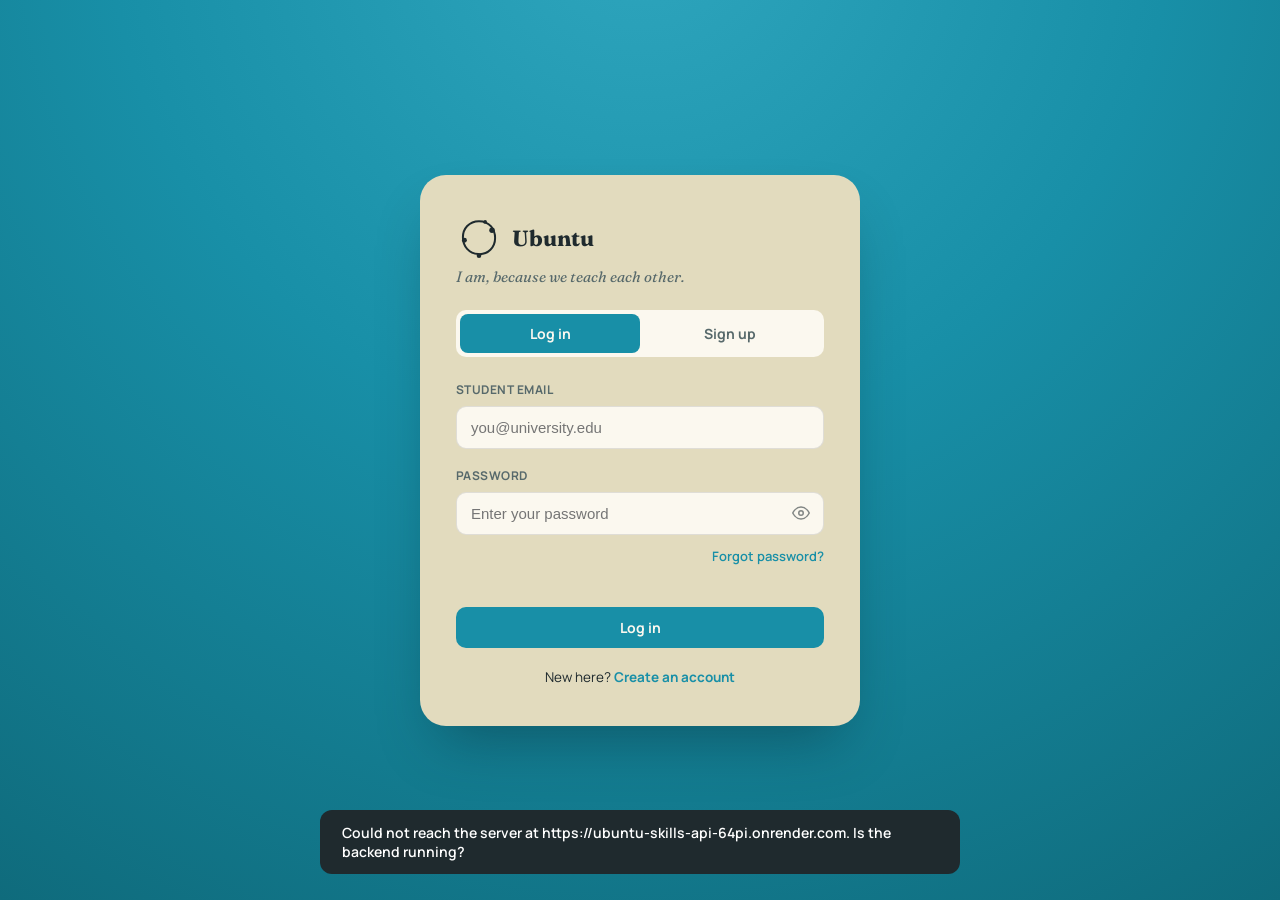
==== commit 115f99ca: "Revert "Applied new brand color palette and add cancelled sessions tab" This reverts commit b76c6eef" ====
--- a/Frontend/index.html
+++ b/Frontend/index.html
@@ -231,7 +231,6 @@
         <button class="filter-chip" data-session-tab="pending">Pending approval</button>
         <button class="filter-chip" data-session-tab="completed">Completed</button>
         <button class="filter-chip" data-session-tab="declined">Declined</button>
-        <button class="filter-chip" data-session-tab="cancelled">Cancelled</button>
       </div>
       <div class="sessions-list" id="sessions-list"></div>
     </section>
--- a/Frontend/styles.css
+++ b/Frontend/styles.css
@@ -1,22 +1,14 @@
 :root{
-  /* Brand */
-  --prussian:#011936;
-  --sand:#E7DFC6;
-  --powder:#A7BBEC;
-  --copper:#B1740F;
-  --copper-dark:#8F5C09;
-  --cerulean:#0B7189;
-  --cerulean-dark:#095A6D;
-
-  /* Semantic states */
-  --success:#2D6A4F;
-  --pending:#D97706;
-  --error:#B3261E;
-
-  --ink: var(--prussian);
-  --ink-soft: #4A5A72;
-  --paper:#FFFFFF;
-  --line: rgba(1,25,54,0.14);
+  --sand:#E2DBBE;
+  --custard:#D5D6AA;
+  --teal:#9DBBAE;
+  --steel:#769FB6;
+  --cyan:#188FA7;
+  --cyan-dark:#12718A;
+  --ink:#1F2A2E;
+  --ink-soft:#57696B;
+  --paper:#FBF8EF;
+  --line: rgba(31,42,46,0.13);
   --radius: 14px;
 }
 
@@ -31,7 +23,7 @@
 h1,h2,h3{ font-family:'Fraunces', serif; font-weight:600; margin:0; }
 .muted{ color: var(--ink-soft); font-weight:500; }
 .hidden{ display:none !important; }
-a{ color: var(--cerulean); }
+a{ color: var(--cyan); }
 button{ font-family:inherit; }
 
 /* ---------- logo / mark ---------- */
@@ -50,23 +42,23 @@
   cursor:pointer; display:inline-flex; align-items:center; justify-content:center; gap:8px;
   transition: background .15s ease, transform .1s ease, opacity .15s ease;
 }
-.btn-primary{ background: var(--copper); color:#fff; }
-.btn-primary:hover{ background: var(--copper-dark); }
+.btn-primary{ background: var(--cyan); color:var(--paper); }
+.btn-primary:hover{ background: var(--cyan-dark); }
 .btn-secondary{ background: var(--paper); border:1.5px solid var(--line); color:var(--ink); }
-.btn-secondary:hover{ background: rgba(167,187,236,0.25); }
+.btn-secondary:hover{ background: var(--custard); }
 .btn-block{ width:100%; }
 .btn-small{ padding:9px 16px; }
 .btn:active{ transform: scale(0.98); }
-.btn-link{ background:none; border:none; color:var(--cerulean); font-weight:700; cursor:pointer; }
+.btn-link{ background:none; border:none; color:var(--cyan); font-weight:700; cursor:pointer; }
 .btn-icon{ background: var(--paper); border:1.5px solid var(--line); border-radius:9px; width:36px; height:36px; display:flex; align-items:center; justify-content:center; cursor:pointer; color:var(--ink); }
-.btn-icon:hover{ background:rgba(167,187,236,0.25); }
+.btn-icon:hover{ background:var(--custard); }
 
 /* ============================================================
    AUTH SCREEN
    ============================================================ */
 #auth-screen{
   min-height:100vh; display:flex; align-items:center; justify-content:center; padding:32px 20px;
-  background: radial-gradient(circle at 50% -10%, #163A5C 0%, var(--prussian) 45%, #000C1A 100%);
+  background: radial-gradient(circle at 50% -10%, #2FA6BE 0%, var(--cyan) 45%, #0F6B7C 100%);
 }
 .auth-card{
   width:100%; max-width:440px; background: var(--sand); border-radius:26px; padding:40px 36px;
@@ -78,7 +70,7 @@
 
 .auth-tabs{ display:flex; background:var(--paper); border-radius:10px; padding:4px; margin-bottom:22px; }
 .auth-tab{ flex:1; border:none; background:none; padding:10px; font-weight:700; font-size:14px; color:var(--ink-soft); border-radius:8px; cursor:pointer; }
-.auth-tab.active{ background:var(--cerulean); color:var(--paper); }
+.auth-tab.active{ background:var(--cyan); color:var(--paper); }
 
 .auth-form{ display:none; flex-direction:column; gap:6px; }
 .auth-form.active{ display:flex; }
@@ -88,7 +80,7 @@
   width:100%; padding:12px 14px; border-radius:10px; border:1.5px solid var(--line); background:var(--paper);
   font-size:15px; color:var(--ink); outline:none; transition:border-color .15s ease, box-shadow .15s ease;
 }
-.auth-form input:focus{ border-color:var(--cerulean); box-shadow:0 0 0 4px rgba(11,113,137,0.2); }
+.auth-form input:focus{ border-color:var(--steel); box-shadow:0 0 0 4px rgba(118,159,182,0.25); }
 .forgot{ align-self:flex-end; font-size:13px; font-weight:600; text-decoration:none; margin:6px 0 18px; }
 .forgot:hover{ text-decoration:underline; }
 .auth-form .btn{ margin-top:18px; }
@@ -101,7 +93,7 @@
   flex:1; padding:10px; border-radius:10px; border:1.5px solid var(--line); background:var(--paper);
   font-weight:600; font-size:13px; color:var(--ink-soft); cursor:pointer; display:flex; align-items:center; justify-content:center; gap:6px;
 }
-.verify-opt.active{ background:var(--powder); border-color:var(--powder); color:var(--ink); }
+.verify-opt.active{ background:var(--teal); border-color:var(--teal); color:var(--ink); }
 .verify-panel{ display:none; }
 .verify-panel.active{ display:block; }
 
@@ -109,8 +101,8 @@
   border:2px dashed var(--line); border-radius:12px; padding:22px; text-align:center; cursor:pointer;
   color:var(--ink-soft); font-size:13.5px; font-weight:600; display:flex; flex-direction:column; align-items:center; gap:8px;
 }
-.upload-drop:hover{ border-color:var(--cerulean); background:var(--paper); }
-.upload-drop.has-file{ border-color:var(--cerulean); color:var(--ink); }
+.upload-drop:hover{ border-color:var(--steel); background:var(--paper); }
+.upload-drop.has-file{ border-color:var(--teal); color:var(--ink); }
 
 /* ============================================================
    APP SHELL
@@ -130,9 +122,9 @@
 }
 .nav-btn i[data-icon]{ width:20px; height:20px; }
 .nav-btn:hover{ background: rgba(255,255,255,0.06); color:#fff; }
-.nav-btn.active{ background: var(--cerulean); color:#fff; }
+.nav-btn.active{ background: var(--cyan); color:#fff; }
 .dot-badge{
-  position:absolute; top:2px; right:14px; background:var(--pending); color:#fff; font-size:10px;
+  position:absolute; top:2px; right:14px; background:var(--custard); color:var(--ink); font-size:10px;
   font-weight:800; border-radius:20px; padding:1px 5px; min-width:16px;
 }
 .nav-logout{ margin-top:auto; }
@@ -152,7 +144,7 @@
 
 /* ---------- avatars ---------- */
 .avatar{
-  border-radius:50%; background:var(--powder); color:var(--ink); display:flex; align-items:center; justify-content:center;
+  border-radius:50%; background:var(--steel); color:#fff; display:flex; align-items:center; justify-content:center;
   font-weight:700; flex-shrink:0; overflow:hidden;
 }
 .avatar img{ width:100%; height:100%; object-fit:cover; }
@@ -178,7 +170,7 @@
 .profile-header{ display:flex; align-items:center; gap:22px; }
 .avatar-upload{ position:relative; }
 .avatar-edit{
-  position:absolute; bottom:-2px; right:-2px; width:30px; height:30px; border-radius:50%; background:var(--cerulean);
+  position:absolute; bottom:-2px; right:-2px; width:30px; height:30px; border-radius:50%; background:var(--cyan);
   color:#fff; display:flex; align-items:center; justify-content:center; cursor:pointer; border:3px solid var(--paper);
 }
 .avatar-edit i[data-icon]{ width:14px; height:14px; }
@@ -186,16 +178,16 @@
 .profile-header-info h1{ font-size:24px; }
 .credits-row{ display:flex; align-items:center; gap:10px; margin-top:8px; }
 .credits-label{ font-weight:700; font-size:14px; }
-.stars{ color:var(--cerulean); font-size:16px; letter-spacing:2px; }
-.stars::before{ content:'★★★★★'; background: linear-gradient(90deg, var(--cerulean) var(--pct,90%), var(--line) var(--pct,90%)); -webkit-background-clip:text; background-clip:text; color:transparent; }
+.stars{ color:var(--custard); font-size:16px; letter-spacing:2px; }
+.stars::before{ content:'★★★★★'; background: linear-gradient(90deg, var(--cyan) var(--pct,90%), var(--line) var(--pct,90%)); -webkit-background-clip:text; background-clip:text; color:transparent; }
 
 .chip-input{ display:flex; flex-wrap:wrap; gap:8px; align-items:center; }
 .chip-input input{ border:none; outline:none; background:none; font-size:14px; padding:6px 4px; flex:1; min-width:140px; font-family:inherit; }
 .chip{ display:inline-flex; align-items:center; gap:6px; padding:6px 12px; border-radius:20px; font-size:13px; font-weight:700; }
 .chip button{ border:none; background:none; cursor:pointer; font-weight:800; color:inherit; opacity:.6; font-size:14px; line-height:1; }
 .chip button:hover{ opacity:1; }
-.chip-teal{ background: var(--cerulean); color:#fff; }
-.chip-steel{ background: var(--powder); color:var(--ink); }
+.chip-teal{ background: var(--teal); color:#0F3A30; }
+.chip-steel{ background: var(--steel); color:#0B2C3C; }
 
 .reviews-list{ display:flex; flex-direction:column; gap:16px; }
 .review-item{ display:flex; gap:12px; border-top:1px solid var(--line); padding-top:16px; }
@@ -203,7 +195,7 @@
 .review-body{ flex:1; }
 .review-top{ display:flex; align-items:center; justify-content:space-between; }
 .review-name{ font-weight:700; font-size:14px; }
-.review-stars{ color:var(--cerulean); font-size:13px; letter-spacing:1px; }
+.review-stars{ color:var(--cyan); font-size:13px; letter-spacing:1px; }
 .review-text{ font-size:14px; margin-top:4px; color:var(--ink); }
 .review-date{ font-size:12px; color:var(--ink-soft); }
 
@@ -225,8 +217,7 @@
 .result-name{ font-weight:700; font-size:15px; }
 .result-meta{ font-size:12.5px; color:var(--ink-soft); }
 .result-tags{ display:flex; flex-wrap:wrap; gap:6px; margin:12px 0; }
-.tag{ font-size:11.5px; font-weight:700; padding:4px 9px; border-radius:20px; background:var(--cerulean); color:#fff; }
-.tag-learn{ background:var(--powder); color:var(--ink); }
+.tag{ font-size:11.5px; font-weight:700; padding:4px 9px; border-radius:20px; background:var(--custard); color:#3B3B12; }
 .result-actions{ display:flex; gap:8px; margin-top:6px; }
 .result-actions .btn{ flex:1; padding:8px; font-size:13px; }
 
@@ -246,18 +237,18 @@
 .conv-info{ flex:1; min-width:0; }
 .conv-name{ font-weight:700; font-size:14px; }
 .conv-preview{ font-size:12.5px; color:var(--ink-soft); white-space:nowrap; overflow:hidden; text-overflow:ellipsis; }
-.conv-badge{ background:var(--cerulean); color:#fff; font-size:10px; font-weight:800; border-radius:20px; padding:2px 6px; }
-.group-icon-badge{ background:var(--cerulean); color:#fff; font-size:9px; font-weight:800; border-radius:6px; padding:1px 5px; margin-left:6px; }
+.conv-badge{ background:var(--cyan); color:#fff; font-size:10px; font-weight:800; border-radius:20px; padding:2px 6px; }
+.group-icon-badge{ background:var(--teal); color:#0F3A30; font-size:9px; font-weight:800; border-radius:6px; padding:1px 5px; margin-left:6px; }
 
 .chat-window{ flex:1; display:flex; flex-direction:column; min-width:0; }
 .chat-header{ padding:16px 20px; border-bottom:1px solid var(--line); display:flex; align-items:center; gap:12px; font-weight:700; }
 .chat-body{ flex:1; padding:20px; overflow-y:auto; display:flex; flex-direction:column; gap:12px; }
 .msg-bubble{ max-width:60%; padding:10px 14px; border-radius:14px; font-size:14px; line-height:1.4; }
 .msg-them{ background:var(--paper); border:1.5px solid var(--line); align-self:flex-start; border-bottom-left-radius:4px; }
-.msg-me{ background:var(--cerulean); color:#fff; align-self:flex-end; border-bottom-right-radius:4px; }
+.msg-me{ background:var(--cyan); color:#fff; align-self:flex-end; border-bottom-right-radius:4px; }
 .chat-input-row{ display:flex; gap:10px; padding:16px 20px; border-top:1px solid var(--line); }
 .chat-input-row input{ flex:1; border:1.5px solid var(--line); border-radius:10px; padding:10px 14px; outline:none; font-family:inherit; font-size:14px; }
-.chat-input-row input:focus{ border-color:var(--cerulean); }
+.chat-input-row input:focus{ border-color:var(--steel); }
 
 /* ---------- sessions ---------- */
 .sessions-list{ display:flex; flex-direction:column; gap:14px; }
@@ -266,11 +257,10 @@
 .session-skill{ font-weight:700; font-size:15px; }
 .session-meta{ font-size:13px; color:var(--ink-soft); margin-top:3px; }
 .status-badge{ font-size:11.5px; font-weight:800; padding:5px 11px; border-radius:20px; text-transform:uppercase; letter-spacing:.03em; }
-.status-approved{ background:var(--cerulean); color:#fff; }
-.status-pending{ background:var(--pending); color:#fff; }
-.status-completed{ background:var(--success); color:#fff; }
-.status-declined{ background:var(--error); color:#fff; }
-.status-cancelled{ background:rgba(1,25,54,0.08); color:var(--ink-soft); }
+.status-approved{ background:var(--teal); color:#0F3A30; }
+.status-pending{ background:var(--custard); color:#4A4210; }
+.status-completed{ background:var(--steel); color:#0B2C3C; }
+.status-declined{ background:#EBD7D2; color:#7A2E1E; }
 .session-actions{ display:flex; gap:8px; }
 .session-actions .btn{ padding:8px 14px; font-size:13px; }
 
@@ -294,14 +284,14 @@
 .gs-time{ font-size:13px; margin-top:10px; display:flex; align-items:center; gap:6px; color:var(--ink); font-weight:600; }
 .gs-seats{ font-size:12.5px; color:var(--ink-soft); margin-top:8px; }
 .seats-bar{ height:6px; background:var(--sand); border-radius:6px; margin-top:6px; overflow:hidden; }
-.seats-fill{ height:100%; background:var(--cerulean); }
+.seats-fill{ height:100%; background:var(--cyan); }
 .gs-actions{ display:flex; gap:8px; margin-top:14px; }
 .gs-actions .btn{ flex:1; padding:9px; font-size:13px; }
 .gs-chat-icon{ width:38px; height:38px; flex:0 0 38px; padding:0; }
 
 /* ---------- modals ---------- */
 .modal-overlay{
-  display:none; position:fixed; inset:0; background:rgba(1,25,54,0.6); align-items:center; justify-content:center; z-index:100; padding:20px;
+  display:none; position:fixed; inset:0; background:rgba(15,25,28,0.55); align-items:center; justify-content:center; z-index:100; padding:20px;
 }
 .modal-overlay.active{ display:flex; }
 .modal{ background:var(--sand); border-radius:20px; padding:28px 28px 26px; width:100%; max-width:420px; position:relative; }
@@ -309,11 +299,11 @@
 .modal h2{ font-size:20px; margin-bottom:6px; }
 .modal label{ font-size:12px; font-weight:700; text-transform:uppercase; letter-spacing:.04em; color:var(--ink-soft); display:block; margin:14px 0 5px; }
 .modal input, .modal textarea{ width:100%; padding:11px 13px; border-radius:10px; border:1.5px solid var(--line); background:var(--paper); font-family:inherit; font-size:14px; outline:none; resize:vertical; }
-.modal input:focus, .modal textarea:focus{ border-color:var(--cerulean); }
+.modal input:focus, .modal textarea:focus{ border-color:var(--steel); }
 .modal .btn{ margin-top:18px; }
 .star-picker{ display:flex; gap:6px; font-size:30px; margin:10px 0 4px; }
 .star-picker button{ background:none; border:none; cursor:pointer; color:var(--line); }
-.star-picker button.selected{ color:var(--cerulean); }
+.star-picker button.selected{ color:var(--cyan); }
 
 /* ---------- toast ---------- */
 .toast{
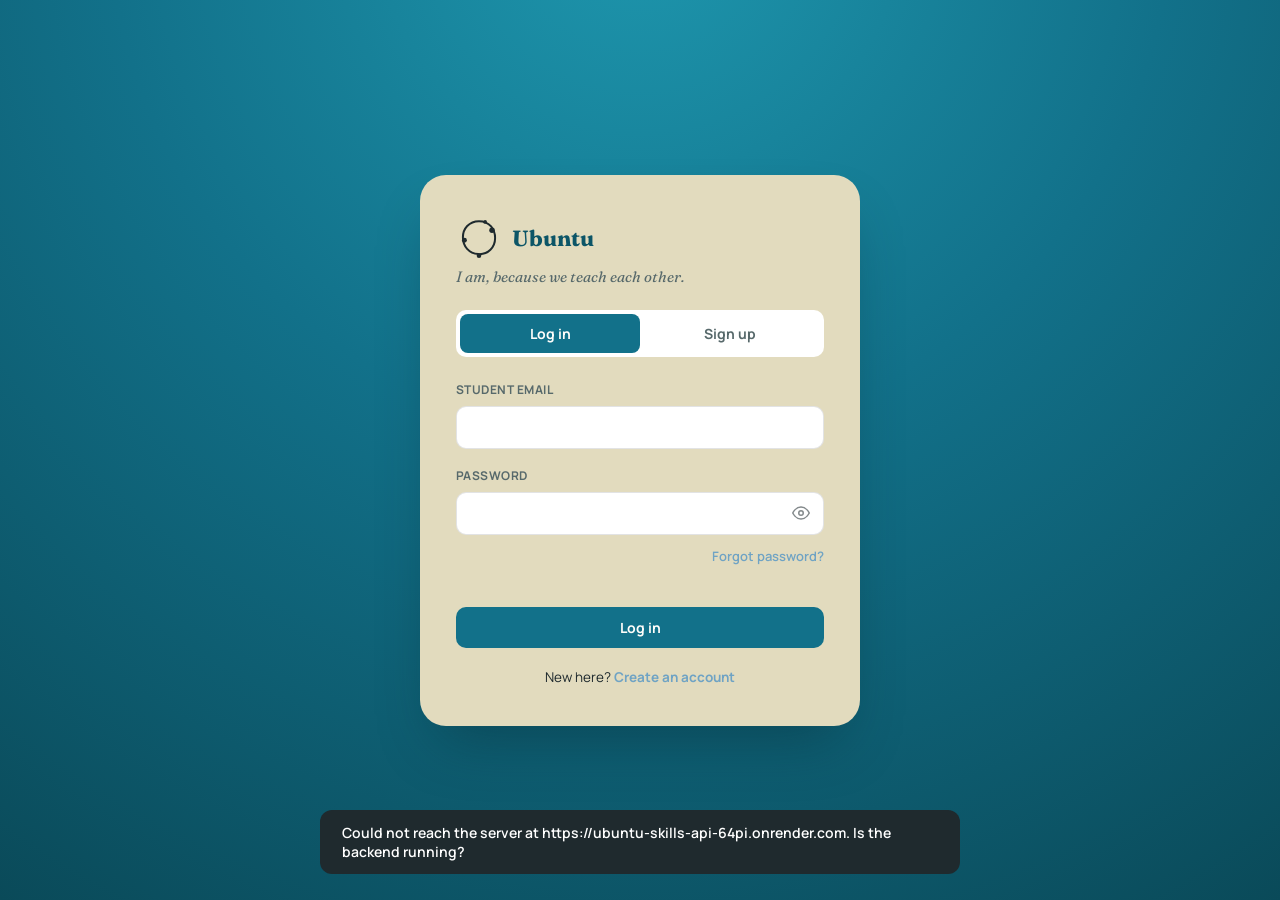
==== commit 62db96e4: "modified the look" ====
--- a/Frontend/index.html
+++ b/Frontend/index.html
@@ -40,11 +40,11 @@
     <!-- LOGIN FORM -->
     <form class="auth-form active" id="login-form" data-panel="login">
       <label for="login-email">Student email</label>
-      <input type="email" id="login-email" placeholder="you@university.edu" required>
+      <input type="email" id="login-email" required>
 
       <label for="login-password">Password</label>
       <div class="password-field">
-        <input type="password" id="login-password" placeholder="Enter your password" required>
+        <input type="password" id="login-password" required>
         <button type="button" class="password-toggle" data-toggle-password="login-password"><i data-icon="eye"></i></button>
       </div>
 
@@ -55,7 +55,7 @@
     <!-- SIGNUP FORM -->
     <form class="auth-form" id="signup-form" data-panel="signup">
       <label for="signup-name">Full name</label>
-      <input type="text" id="signup-name" placeholder="Amara Diallo" required>
+      <input type="text" id="signup-name" required>
 
       <label>How should we verify you're a student?</label>
       <div class="verify-toggle">
@@ -69,7 +69,7 @@
 
       <div class="verify-panel active" data-verify-panel="email">
         <label for="signup-email">Student email</label>
-        <input type="email" id="signup-email" placeholder="you@university.edu">
+        <input type="email" id="signup-email">
         <p class="hint">We'll send a confirmation link to this address — instant, automatic, no waiting on a reviewer.</p>
       </div>
 
@@ -87,11 +87,11 @@
       <select id="signup-degree"></select>
 
       <label for="signup-class-year">Class year</label>
-      <input type="number" id="signup-class-year" placeholder="2027" min="2020" max="2035">
+      <input type="number" id="signup-class-year" min="2020" max="2035">
 
       <label for="signup-password">Password</label>
       <div class="password-field">
-        <input type="password" id="signup-password" placeholder="Create a password" required>
+        <input type="password" id="signup-password" required>
         <button type="button" class="password-toggle" data-toggle-password="signup-password"><i data-icon="eye"></i></button>
       </div>
 
@@ -158,7 +158,7 @@
             <span class="chip chip-teal">Python <button data-remove>×</button></span>
             <span class="chip chip-teal">Guitar basics <button data-remove>×</button></span>
             <span class="chip chip-teal">Calculus I <button data-remove>×</button></span>
-            <input type="text" placeholder="Add a skill and press Enter">
+            <input type="text">
           </div>
         </div>
 
@@ -169,7 +169,7 @@
           <div class="chip-input" data-chip-group="learn">
             <span class="chip chip-steel">French conversation <button data-remove>×</button></span>
             <span class="chip chip-steel">Watercolor painting <button data-remove>×</button></span>
-            <input type="text" placeholder="Add a skill and press Enter">
+            <input type="text">
           </div>
         </div>
       </div>
@@ -188,7 +188,7 @@
       <h1 class="view-title">Find a skill, or someone to teach it to</h1>
       <div class="search-bar">
         <i data-icon="search"></i>
-        <input type="text" id="search-input" placeholder="Search skills or people…">
+        <input type="text" id="search-input">
       </div>
       <div class="filter-row" id="filter-row">
         <button class="filter-chip active" data-filter="all">All</button>
@@ -212,7 +212,7 @@
           <div class="chat-header" id="chat-header"></div>
           <div class="chat-body" id="chat-body"></div>
           <form class="chat-input-row" id="chat-form">
-            <input type="text" id="chat-input" placeholder="Write a message…">
+            <input type="text" id="chat-input">
             <button type="submit" class="btn btn-primary btn-small">Send</button>
           </form>
         </div>
@@ -271,7 +271,7 @@
     <div class="star-picker" id="star-picker">
       <button data-star="1">★</button><button data-star="2">★</button><button data-star="3">★</button><button data-star="4">★</button><button data-star="5">★</button>
     </div>
-    <textarea id="review-text" placeholder="Share how the session went…" rows="4"></textarea>
+    <textarea id="review-text" rows="4"></textarea>
     <button class="btn btn-primary btn-block" id="submit-review-btn">Submit review &amp; award credits</button>
   </div>
 </div>
@@ -281,7 +281,7 @@
     <button class="modal-close" data-close-modal>×</button>
     <h2>Host a group session</h2>
     <label for="gs-topic">Topic</label>
-    <input type="text" id="gs-topic" placeholder="e.g. Intro to Watercolor">
+    <input type="text" id="gs-topic">
     <label for="gs-category">Category</label>
     <select id="gs-category"></select>
     <label for="gs-time">Time slot</label>
--- a/Frontend/styles.css
+++ b/Frontend/styles.css
@@ -1,15 +1,27 @@
 :root{
-  --sand:#E2DBBE;
-  --custard:#D5D6AA;
-  --teal:#9DBBAE;
-  --steel:#769FB6;
-  --cyan:#188FA7;
-  --cyan-dark:#12718A;
-  --ink:#1F2A2E;
-  --ink-soft:#57696B;
-  --paper:#FBF8EF;
+  /* ---- login-page palette ---- */
+  --cream:#E2DBBE;         /* soft beige - container/card backgrounds */
+  --custard:#D5D6AA;       /* secondary accent */
+  --sage:#9DBBAE;          /* secondary accent (status badges etc.) */
+  --light-blue:#6FA3C4;    /* accent - focus borders & links only */
+  --deep-teal:#12718A;     /* primary brand color - buttons, banners */
+  --deep-teal-dark:#0C5567;/* deep teal hover / sidebar anchor */
+  --charcoal:#1F2A2E;      /* primary text */
+  --charcoal-soft:#57696B; /* secondary text */
+  --white:#FFFFFF;         /* input fields, workspace surfaces */
+  --paper:#FEFDFA;         /* near-white card surface */
   --line: rgba(31,42,46,0.13);
   --radius: 14px;
+
+  /* ---- legacy aliases (kept so the rest of the stylesheet doesn't
+         need to be rewritten variable-by-variable) ---- */
+  --sand: var(--cream);
+  --teal: var(--sage);
+  --steel: var(--light-blue);
+  --cyan: var(--deep-teal);
+  --cyan-dark: var(--deep-teal-dark);
+  --ink: var(--charcoal);
+  --ink-soft: var(--charcoal-soft);
 }
 
 *{ box-sizing:border-box; }
@@ -23,7 +35,7 @@
 h1,h2,h3{ font-family:'Fraunces', serif; font-weight:600; margin:0; }
 .muted{ color: var(--ink-soft); font-weight:500; }
 .hidden{ display:none !important; }
-a{ color: var(--cyan); }
+a{ color: var(--light-blue); }
 button{ font-family:inherit; }
 
 /* ---------- logo / mark ---------- */
@@ -44,13 +56,13 @@
 }
 .btn-primary{ background: var(--cyan); color:var(--paper); }
 .btn-primary:hover{ background: var(--cyan-dark); }
-.btn-secondary{ background: var(--paper); border:1.5px solid var(--line); color:var(--ink); }
+.btn-secondary{ background: var(--white); border:1.5px solid var(--line); color:var(--charcoal); }
 .btn-secondary:hover{ background: var(--custard); }
 .btn-block{ width:100%; }
 .btn-small{ padding:9px 16px; }
 .btn:active{ transform: scale(0.98); }
-.btn-link{ background:none; border:none; color:var(--cyan); font-weight:700; cursor:pointer; }
-.btn-icon{ background: var(--paper); border:1.5px solid var(--line); border-radius:9px; width:36px; height:36px; display:flex; align-items:center; justify-content:center; cursor:pointer; color:var(--ink); }
+.btn-link{ background:none; border:none; color:var(--light-blue); font-weight:700; cursor:pointer; }
+.btn-icon{ background: var(--white); border:1.5px solid var(--line); border-radius:9px; width:36px; height:36px; display:flex; align-items:center; justify-content:center; cursor:pointer; color:var(--charcoal); }
 .btn-icon:hover{ background:var(--custard); }
 
 /* ============================================================
@@ -58,17 +70,17 @@
    ============================================================ */
 #auth-screen{
   min-height:100vh; display:flex; align-items:center; justify-content:center; padding:32px 20px;
-  background: radial-gradient(circle at 50% -10%, #2FA6BE 0%, var(--cyan) 45%, #0F6B7C 100%);
+  background: radial-gradient(circle at 50% -10%, #1E97AE 0%, var(--deep-teal) 45%, #0A4A59 100%);
 }
 .auth-card{
   width:100%; max-width:440px; background: var(--sand); border-radius:26px; padding:40px 36px;
   box-shadow: 0 30px 60px -20px rgba(6,40,48,0.45);
 }
 .brand-row{ display:flex; align-items:center; gap:10px; }
-.brand-name{ font-family:'Fraunces', serif; font-weight:700; font-size:22px; }
+.brand-name{ font-family:'Fraunces', serif; font-weight:700; font-size:22px; color:var(--deep-teal-dark); }
 .tagline{ font-family:'Fraunces', serif; font-style:italic; color:var(--ink-soft); margin:6px 0 24px; font-size:15px; }
 
-.auth-tabs{ display:flex; background:var(--paper); border-radius:10px; padding:4px; margin-bottom:22px; }
+.auth-tabs{ display:flex; background:var(--white); border-radius:10px; padding:4px; margin-bottom:22px; }
 .auth-tab{ flex:1; border:none; background:none; padding:10px; font-weight:700; font-size:14px; color:var(--ink-soft); border-radius:8px; cursor:pointer; }
 .auth-tab.active{ background:var(--cyan); color:var(--paper); }
 
@@ -77,10 +89,10 @@
 .auth-form label{ font-size:12px; font-weight:700; text-transform:uppercase; letter-spacing:.04em; color:var(--ink-soft); margin:12px 0 2px; }
 .auth-form label:first-of-type{ margin-top:2px; }
 .auth-form input[type="text"], .auth-form input[type="email"], .auth-form input[type="password"]{
-  width:100%; padding:12px 14px; border-radius:10px; border:1.5px solid var(--line); background:var(--paper);
-  font-size:15px; color:var(--ink); outline:none; transition:border-color .15s ease, box-shadow .15s ease;
-}
-.auth-form input:focus{ border-color:var(--steel); box-shadow:0 0 0 4px rgba(118,159,182,0.25); }
+  width:100%; padding:12px 14px; border-radius:10px; border:1.5px solid var(--line); background:var(--white);
+  font-size:15px; color:var(--charcoal); outline:none; transition:border-color .15s ease, box-shadow .15s ease;
+}
+.auth-form input:focus{ border-color:var(--light-blue); box-shadow:0 0 0 4px rgba(111,163,196,0.25); }
 .forgot{ align-self:flex-end; font-size:13px; font-weight:600; text-decoration:none; margin:6px 0 18px; }
 .forgot:hover{ text-decoration:underline; }
 .auth-form .btn{ margin-top:18px; }
@@ -110,26 +122,26 @@
 #app-shell{ display:flex; min-height:100vh; }
 
 .sidebar{
-  width:96px; background:var(--ink); display:flex; flex-direction:column; align-items:center;
+  width:96px; background:var(--deep-teal-dark); display:flex; flex-direction:column; align-items:center;
   padding:20px 0; gap:8px; flex-shrink:0;
 }
-.sidebar-top{ color:var(--sand); margin-bottom:18px; }
+.sidebar-top{ color:var(--cream); margin-bottom:18px; }
 .sidebar-nav{ display:flex; flex-direction:column; gap:4px; width:100%; align-items:center; flex:1; }
 .nav-btn{
-  width:76px; background:none; border:none; color:#B9C2C3; padding:10px 4px; border-radius:12px;
+  width:76px; background:none; border:none; color:#BFDCE2; padding:10px 4px; border-radius:12px;
   display:flex; flex-direction:column; align-items:center; gap:5px; cursor:pointer; position:relative;
   font-size:11px; font-weight:600;
 }
 .nav-btn i[data-icon]{ width:20px; height:20px; }
-.nav-btn:hover{ background: rgba(255,255,255,0.06); color:#fff; }
-.nav-btn.active{ background: var(--cyan); color:#fff; }
+.nav-btn:hover{ background: rgba(255,255,255,0.08); color:#fff; }
+.nav-btn.active{ background: var(--deep-teal); color:#fff; }
 .dot-badge{
   position:absolute; top:2px; right:14px; background:var(--custard); color:var(--ink); font-size:10px;
   font-weight:800; border-radius:20px; padding:1px 5px; min-width:16px;
 }
 .nav-logout{ margin-top:auto; }
 
-.content{ flex:1; padding:32px 40px; }
+.content{ flex:1; padding:32px 40px; padding-top:calc(64px + 32px); position:relative; }
 .view{ display:none; }
 .view.active{ display:block; }
 .view-title{ font-size:26px; margin-bottom:18px; }
@@ -138,7 +150,7 @@
 .community-sub{ margin-bottom:20px; }
 
 /* ---------- shared card ---------- */
-.card{ background:var(--paper); border-radius:var(--radius); padding:22px 24px; margin-bottom:20px; border:1px solid var(--line); }
+.card{ background:var(--paper); border-radius:var(--radius); padding:22px 24px; margin-bottom:20px; border:1px solid var(--line); box-shadow:0 4px 16px -10px rgba(31,42,46,0.18); }
 .card-head{ display:flex; align-items:center; justify-content:space-between; margin-bottom:14px; }
 .grid-2{ display:grid; grid-template-columns:1fr 1fr; gap:20px; }
 
@@ -160,7 +172,13 @@
 .password-toggle{ position:absolute; right:10px; top:50%; transform:translateY(-50%); border:none; background:none; cursor:pointer; color:var(--ink); opacity:.55; padding:4px; display:flex; }
 .password-toggle:hover{ opacity:1; }
 .password-toggle svg{ width:18px; height:18px; }
-.account-indicator{ position:fixed; top:18px; left:118px; display:flex; align-items:center; gap:10px; background:var(--paper); border:1.5px solid var(--line); border-radius:24px; padding:6px 14px 6px 6px; z-index:50; font-weight:700; font-size:14px; }
+.account-indicator{
+  position:fixed; top:0; left:96px; right:0; height:64px; z-index:1000;
+  display:flex; align-items:center; justify-content:flex-end; gap:10px;
+  background:var(--paper); border-bottom:1.5px solid var(--line);
+  padding:0 40px; font-weight:700; font-size:14px;
+  box-shadow: 0 2px 10px -6px rgba(31,42,46,0.25);
+}
 .conv-subtitle{ font-size:12px; font-weight:600; color:#8A8478; margin-left:4px; }
 .notif-check{ margin-top:4px; width:16px; height:16px; cursor:pointer; flex-shrink:0; }
 .notif-bulk-actions{ display:flex; align-items:center; gap:10px; padding:10px 4px; font-size:13px; color:var(--ink-soft); }
@@ -201,9 +219,10 @@
 
 /* ---------- search ---------- */
 .search-bar{
-  display:flex; align-items:center; gap:10px; background:var(--paper); border:1.5px solid var(--line);
-  border-radius:12px; padding:12px 16px; margin-bottom:14px; color:var(--ink-soft);
-}
+  display:flex; align-items:center; gap:10px; background:var(--white); border:1.5px solid var(--line);
+  border-radius:12px; padding:12px 16px; margin-bottom:14px; color:var(--charcoal-soft); transition:border-color .15s ease;
+}
+.search-bar:focus-within{ border-color:var(--light-blue); }
 .search-bar input{ border:none; outline:none; background:none; font-size:15px; width:100%; font-family:inherit; color:var(--ink); }
 .filter-row{ display:flex; gap:8px; margin-bottom:20px; flex-wrap:wrap; }
 .filter-chip{
@@ -212,7 +231,8 @@
 }
 .filter-chip.active{ background:var(--ink); border-color:var(--ink); color:#fff; }
 .results-grid{ display:grid; grid-template-columns:repeat(auto-fill, minmax(240px,1fr)); gap:16px; }
-.result-card{ background:var(--paper); border:1px solid var(--line); border-radius:var(--radius); padding:18px; }
+.result-card{ background:var(--paper); border:1px solid var(--line); border-radius:var(--radius); padding:18px; box-shadow:0 4px 16px -10px rgba(31,42,46,0.18); transition:box-shadow .15s ease, transform .15s ease; }
+.result-card:hover{ box-shadow:0 8px 22px -10px rgba(31,42,46,0.28); transform:translateY(-2px); }
 .result-top{ display:flex; gap:12px; align-items:center; }
 .result-name{ font-weight:700; font-size:15px; }
 .result-meta{ font-size:12.5px; color:var(--ink-soft); }
@@ -247,12 +267,12 @@
 .msg-them{ background:var(--paper); border:1.5px solid var(--line); align-self:flex-start; border-bottom-left-radius:4px; }
 .msg-me{ background:var(--cyan); color:#fff; align-self:flex-end; border-bottom-right-radius:4px; }
 .chat-input-row{ display:flex; gap:10px; padding:16px 20px; border-top:1px solid var(--line); }
-.chat-input-row input{ flex:1; border:1.5px solid var(--line); border-radius:10px; padding:10px 14px; outline:none; font-family:inherit; font-size:14px; }
-.chat-input-row input:focus{ border-color:var(--steel); }
+.chat-input-row input{ flex:1; border:1.5px solid var(--line); border-radius:10px; padding:10px 14px; outline:none; font-family:inherit; font-size:14px; background:var(--white); }
+.chat-input-row input:focus{ border-color:var(--light-blue); }
 
 /* ---------- sessions ---------- */
 .sessions-list{ display:flex; flex-direction:column; gap:14px; }
-.session-card{ background:var(--paper); border:1px solid var(--line); border-radius:var(--radius); padding:18px 22px; display:flex; align-items:center; gap:18px; }
+.session-card{ background:var(--paper); border:1px solid var(--line); border-radius:var(--radius); padding:18px 22px; display:flex; align-items:center; gap:18px; box-shadow:0 4px 16px -10px rgba(31,42,46,0.18); }
 .session-info{ flex:1; }
 .session-skill{ font-weight:700; font-size:15px; }
 .session-meta{ font-size:13px; color:var(--ink-soft); margin-top:3px; }
@@ -277,7 +297,8 @@
 
 /* ---------- community ---------- */
 .community-grid{ display:grid; grid-template-columns:repeat(auto-fill, minmax(260px,1fr)); gap:18px; }
-.gs-card{ background:var(--paper); border:1px solid var(--line); border-radius:var(--radius); padding:20px; }
+.gs-card{ background:var(--paper); border:1px solid var(--line); border-radius:var(--radius); padding:20px; box-shadow:0 4px 16px -10px rgba(31,42,46,0.18); transition:box-shadow .15s ease, transform .15s ease; }
+.gs-card:hover{ box-shadow:0 8px 22px -10px rgba(31,42,46,0.28); transform:translateY(-2px); }
 .gs-top{ display:flex; justify-content:space-between; align-items:flex-start; }
 .gs-topic{ font-family:'Fraunces', serif; font-weight:600; font-size:17px; }
 .gs-teacher{ font-size:13px; color:var(--ink-soft); margin-top:4px; }
@@ -298,8 +319,8 @@
 .modal-close{ position:absolute; top:14px; right:16px; border:none; background:none; font-size:22px; cursor:pointer; color:var(--ink-soft); }
 .modal h2{ font-size:20px; margin-bottom:6px; }
 .modal label{ font-size:12px; font-weight:700; text-transform:uppercase; letter-spacing:.04em; color:var(--ink-soft); display:block; margin:14px 0 5px; }
-.modal input, .modal textarea{ width:100%; padding:11px 13px; border-radius:10px; border:1.5px solid var(--line); background:var(--paper); font-family:inherit; font-size:14px; outline:none; resize:vertical; }
-.modal input:focus, .modal textarea:focus{ border-color:var(--steel); }
+.modal input, .modal textarea{ width:100%; padding:11px 13px; border-radius:10px; border:1.5px solid var(--line); background:var(--white); font-family:inherit; font-size:14px; outline:none; resize:vertical; }
+.modal input:focus, .modal textarea:focus{ border-color:var(--light-blue); }
 .modal .btn{ margin-top:18px; }
 .star-picker{ display:flex; gap:6px; font-size:30px; margin:10px 0 4px; }
 .star-picker button{ background:none; border:none; cursor:pointer; color:var(--line); }
@@ -319,10 +340,10 @@
   .sidebar-nav{ flex-direction:row; justify-content:space-around; }
   .nav-btn{ width:auto; font-size:9px; }
   #app-shell{ flex-direction:column; }
-  .content{ padding:20px; padding-bottom:80px; }
+  .content{ padding:20px; padding-top:calc(56px + 20px); padding-bottom:80px; }
   .grid-2{ grid-template-columns:1fr; }
   .messages-layout{ flex-direction:column; height:auto; }
   .conv-list{ width:100%; max-height:220px; border-right:none; border-bottom:1px solid var(--line); }
   .profile-header{ flex-direction:column; text-align:center; }
-  .account-indicator{ left:12px; }
-}+  .account-indicator{ left:0; height:56px; padding:0 16px; }
+}
